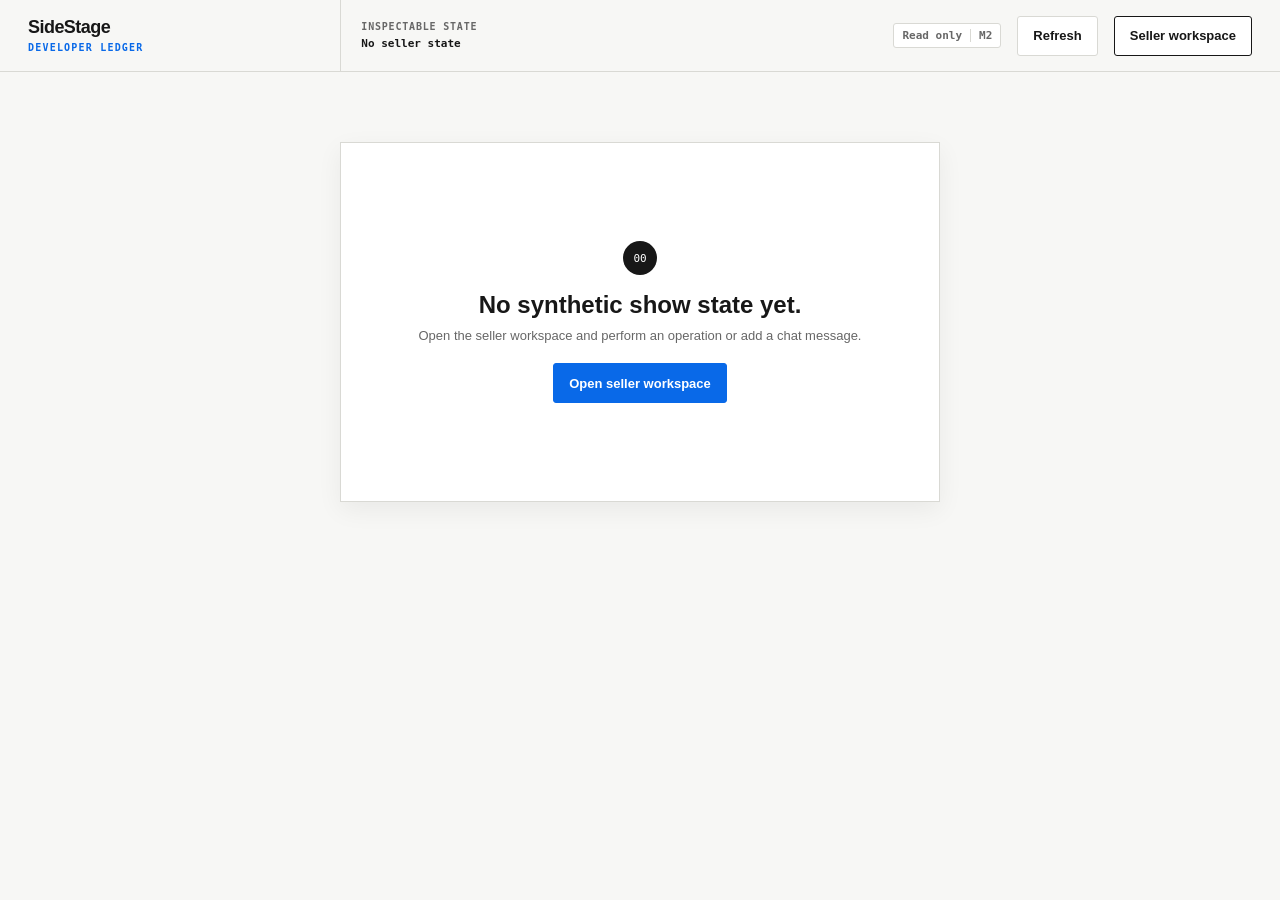
==== src/sidestage/web/static/debug.html @ e225a130 "Finish the marketplace UI design" ====
<!doctype html>
<html lang="en">
  <head>
    <meta charset="utf-8" />
    <meta name="viewport" content="width=device-width, initial-scale=1" />
    <meta name="description" content="SideStage Milestone 2 synthetic developer ledger" />
    <title>SideStage — Developer ledger</title>
    <link rel="stylesheet" href="./styles.css" />
    <script src="./debugger.js" defer></script>
  </head>
  <body class="debug-body">
    <a class="skip-link" href="#debug-main">Skip to ledger</a>
    <div class="ambient-grid" aria-hidden="true"></div>

    <header class="global-header debug-header">
      <a class="wordmark" href="./index.html" aria-label="Return to SideStage seller workspace">
        <span class="wordmark-mark" aria-hidden="true">S</span>
        <span class="wordmark-type">
          <strong>SideStage</strong>
          <small>developer ledger</small>
        </span>
      </a>

      <div class="header-readout debug-session">
        <span>Inspectable state</span>
        <strong id="debug-seller">No seller state</strong>
      </div>

      <div class="header-statuses">
        <div class="status-chip status-chip--muted"><span>Read only</span><span class="status-suffix">M2</span></div>
        <button class="button button--quiet" id="refresh-ledger" type="button">Refresh</button>
        <a class="button button--paper" href="./index.html">Seller workspace</a>
      </div>
    </header>

    <main class="debug-main" id="debug-main">
      <header class="debug-intro">
        <div>
          <p class="eyebrow">Internal evidence surface</p>
          <h1>What changed—and in what order.</h1>
          <p class="debug-lede">
            Browser-adapter projections for UI inspection only. This is not the future SQLite audit ledger or SSE trace store.
          </p>
        </div>
        <div class="debug-active-readout">
          <span>Active cue</span>
          <strong id="debug-active-sku">Stage clear</strong>
          <small id="debug-show-id">—</small>
        </div>
      </header>

      <section class="debug-stats" aria-label="Current state summary">
        <article>
          <span>Show version</span>
          <strong id="stat-show-version">0</strong>
        </article>
        <article>
          <span>Raw chat events</span>
          <strong id="stat-event-count">0</strong>
        </article>
        <article>
          <span>Listing epochs</span>
          <strong id="stat-epoch-count">0</strong>
        </article>
        <article>
          <span>Operation receipts</span>
          <strong id="stat-receipt-count">0</strong>
        </article>
      </section>

      <nav class="ledger-tabs" aria-label="Ledger sections">
        <button class="ledger-tab is-active" data-ledger-tab="events" type="button">
          Raw events <span id="tab-event-count">0</span>
        </button>
        <button class="ledger-tab" data-ledger-tab="epochs" type="button">
          Listing epochs <span id="tab-epoch-count">0</span>
        </button>
        <button class="ledger-tab" data-ledger-tab="receipts" type="button">
          Receipts <span id="tab-receipt-count">0</span>
        </button>
      </nav>

      <section class="ledger-panel is-active" id="ledger-events" data-ledger-panel="events" aria-labelledby="events-title">
        <div class="ledger-heading">
          <div>
            <p class="eyebrow">Replay projection</p>
            <h2 id="events-title">Chronological chat</h2>
          </div>
          <span>Raw text preserved</span>
        </div>
        <div class="ledger-list" id="event-ledger"></div>
      </section>

      <section class="ledger-panel" id="ledger-epochs" data-ledger-panel="epochs" aria-labelledby="epochs-title" hidden>
        <div class="ledger-heading">
          <div>
            <p class="eyebrow">Temporal state</p>
            <h2 id="epochs-title">Listing epoch history</h2>
          </div>
          <span>Append only</span>
        </div>
        <div class="epoch-timeline" id="epoch-ledger"></div>
      </section>

      <section class="ledger-panel" id="ledger-receipts" data-ledger-panel="receipts" aria-labelledby="receipts-title" hidden>
        <div class="ledger-heading">
          <div>
            <p class="eyebrow">Action audit projection</p>
            <h2 id="receipts-title">Operation receipts</h2>
          </div>
          <span>Applied · rejected · compensated</span>
        </div>
        <div class="receipt-ledger" id="receipt-ledger"></div>
      </section>
    </main>

    <div class="debug-empty" id="debug-empty" hidden>
      <span>00</span>
      <h2>No synthetic show state yet.</h2>
      <p>Open the seller workspace and perform an operation or add a chat message.</p>
      <a class="button button--signal" href="./index.html">Open seller workspace</a>
    </div>
  </body>
</html>
---- src/sidestage/web/static/styles.css ----
@layer reset, tokens, base, components, seller, debug, responsive;

@layer reset {
  *,
  *::before,
  *::after {
    box-sizing: border-box;
  }

  html {
    color-scheme: light;
    font-synthesis: none;
    text-rendering: optimizeLegibility;
  }

  body,
  h1,
  h2,
  h3,
  p {
    margin: 0;
  }

  button,
  input,
  select {
    font: inherit;
  }

  button {
    color: inherit;
  }

  svg {
    display: block;
  }
}

@layer tokens {
  :root {
    --canvas: #f7f7f5;
    --panel: #ffffff;
    --ink: #171717;
    --muted: #676767;
    --faint: #8a8a84;
    --border: #d9d9d4;
    --border-strong: #bdbdb7;
    --blue: #0969e8;
    --blue-hover: #075dcf;
    --blue-soft: #eef4ff;
    --green: #0b8f62;
    --green-soft: #edf8f3;
    --amber: #9c6100;
    --amber-soft: #fff6e7;
    --red: #b42318;
    --red-soft: #fff1ef;
    --shadow: 0 8px 24px rgba(20, 20, 20, 0.06);
    --sans: -apple-system, BlinkMacSystemFont, "Segoe UI", sans-serif;
    --mono: ui-monospace, SFMono-Regular, Menlo, Monaco, Consolas, monospace;
  }
}

@layer base {
  body {
    min-width: 320px;
    min-height: 100dvh;
    overflow-x: hidden;
    background: var(--canvas);
    color: var(--ink);
    font-family: var(--sans);
    font-size: 14px;
  }

  button,
  select,
  input,
  a {
    outline: none;
  }

  :focus-visible {
    outline: 2px solid var(--blue);
    outline-offset: 2px;
  }

  button,
  select {
    cursor: pointer;
  }

  button:disabled,
  select:disabled {
    cursor: not-allowed;
  }

  a {
    color: var(--blue);
    text-decoration: underline;
    text-underline-offset: 2px;
  }

  .skip-link {
    position: fixed;
    top: 10px;
    left: 10px;
    z-index: 100;
    padding: 9px 12px;
    translate: 0 -160%;
    border: 1px solid var(--ink);
    border-radius: 3px;
    background: var(--panel);
    color: var(--ink);
    font-weight: 700;
  }

  .skip-link:focus {
    translate: 0;
  }

  .ambient-grid,
  #product-art-template {
    display: none;
  }

  ::selection {
    background: #cfe2ff;
    color: var(--ink);
  }

  ::-webkit-scrollbar {
    width: 10px;
    height: 10px;
  }

  ::-webkit-scrollbar-track {
    background: #efefec;
  }

  ::-webkit-scrollbar-thumb {
    border: 2px solid #efefec;
    border-radius: 8px;
    background: #bdbdb7;
  }
}

@layer components {
  .global-header {
    position: relative;
    z-index: 10;
    display: grid;
    grid-template-columns: minmax(210px, 0.75fr) minmax(360px, 1.35fr) minmax(330px, 1fr);
    min-height: 72px;
    border-bottom: 1px solid var(--border);
    background: var(--canvas);
  }

  .wordmark,
  .session-identity,
  .header-statuses {
    min-width: 0;
  }

  .wordmark {
    display: flex;
    align-items: center;
    padding: 14px 28px;
    border-right: 1px solid var(--border);
    color: var(--ink);
    text-decoration: none;
  }

  .wordmark-mark {
    display: none;
  }

  .wordmark-type {
    display: flex;
    min-width: 0;
    flex-direction: column;
  }

  .wordmark-type strong {
    font-size: 18px;
    font-weight: 760;
    letter-spacing: -0.03em;
    line-height: 1.05;
  }

  .wordmark-type small {
    margin-top: 6px;
    color: var(--blue);
    font-family: var(--mono);
    font-size: 10px;
    font-weight: 750;
    letter-spacing: 0.12em;
    text-transform: uppercase;
  }

  .session-identity {
    display: grid;
    grid-template-columns: minmax(220px, 0.95fr) minmax(170px, 1fr);
  }

  .compact-field,
  .header-readout {
    display: flex;
    min-width: 0;
    flex-direction: column;
    justify-content: center;
    padding: 12px 20px;
    border-right: 1px solid var(--border);
  }

  .compact-field > span,
  .header-readout > span,
  .cue-readout > span,
  .debug-active-readout > span {
    margin-bottom: 5px;
    color: var(--muted);
    font-family: var(--mono);
    font-size: 10px;
    font-weight: 700;
    letter-spacing: 0.08em;
    text-transform: uppercase;
  }

  .compact-field select {
    width: 100%;
    min-height: 28px;
    appearance: none;
    padding: 0 28px 0 0;
    overflow: hidden;
    border: 0;
    background:
      linear-gradient(45deg, transparent 50%, var(--ink) 50%) calc(100% - 7px) 52% / 5px 5px no-repeat,
      linear-gradient(135deg, var(--ink) 50%, transparent 50%) calc(100% - 2px) 52% / 5px 5px no-repeat;
    color: var(--ink);
    font-size: 14px;
    font-weight: 700;
    text-overflow: ellipsis;
  }

  .header-readout strong {
    overflow: hidden;
    color: var(--ink);
    font-family: var(--mono);
    font-size: 11px;
    font-weight: 650;
    text-overflow: ellipsis;
    white-space: nowrap;
  }

  .header-statuses {
    display: flex;
    align-items: center;
    justify-content: flex-end;
    gap: 16px;
    padding: 12px 28px;
  }

  .status-chip {
    display: inline-flex;
    align-items: center;
    gap: 8px;
    color: var(--muted);
    font-family: var(--mono);
    font-size: 11px;
    font-weight: 650;
    white-space: nowrap;
  }

  .status-chip--live {
    color: var(--muted);
  }

  .status-chip--muted {
    padding: 5px 8px;
    border: 1px solid var(--border);
    border-radius: 3px;
    background: var(--panel);
  }

  .status-dot,
  .live-pip {
    width: 8px;
    height: 8px;
    flex: none;
    border-radius: 50%;
    background: var(--green);
  }

  .status-chip--live.is-running .status-dot {
    box-shadow: 0 0 0 3px rgba(11, 143, 98, 0.13);
  }

  .status-suffix {
    padding-left: 8px;
    border-left: 1px solid var(--border);
  }

  .icon-link {
    display: inline-flex;
    align-items: center;
    gap: 7px;
    color: var(--blue);
    font-size: 12px;
    font-weight: 650;
    text-decoration: none;
  }

  .icon-link:hover {
    text-decoration: underline;
  }

  .icon-link svg,
  .button svg,
  .send-button svg {
    width: 15px;
    fill: none;
    stroke: currentColor;
    stroke-linecap: round;
    stroke-linejoin: round;
    stroke-width: 1.7;
  }

  .surface {
    min-width: 0;
    overflow: hidden;
    border: 1px solid var(--border);
    border-radius: 0;
    background: rgba(255, 255, 255, 0.96);
    box-shadow: var(--shadow);
  }

  .surface-header {
    display: flex;
    min-height: 78px;
    align-items: flex-end;
    justify-content: space-between;
    gap: 20px;
    padding: 17px 18px;
    border-bottom: 1px solid var(--border);
  }

  .surface-header h1,
  .surface-header h2 {
    font-size: 20px;
    font-weight: 740;
    letter-spacing: -0.025em;
    line-height: 1.15;
  }

  .eyebrow {
    display: flex;
    align-items: center;
    gap: 8px;
    margin-bottom: 6px;
    color: var(--blue);
    font-family: var(--mono);
    font-size: 10px;
    font-weight: 750;
    letter-spacing: 0.11em;
    text-transform: uppercase;
  }

  .count-readout,
  .cue-readout {
    display: flex;
    flex-direction: column;
    align-items: flex-end;
  }

  .count-readout strong {
    font-size: 24px;
    font-weight: 720;
    letter-spacing: -0.04em;
    line-height: 1;
  }

  .count-readout span {
    margin-top: 5px;
    color: var(--muted);
    font-family: var(--mono);
    font-size: 9px;
    font-weight: 650;
    letter-spacing: 0.08em;
    text-transform: uppercase;
  }

  .cue-readout strong {
    max-width: 190px;
    overflow: hidden;
    color: var(--green);
    font-family: var(--mono);
    font-size: 11px;
    font-weight: 700;
    text-overflow: ellipsis;
    white-space: nowrap;
  }

  .button {
    display: inline-flex;
    min-height: 40px;
    align-items: center;
    justify-content: center;
    gap: 8px;
    padding: 0 15px;
    border: 1px solid var(--ink);
    border-radius: 3px;
    background: var(--panel);
    color: var(--ink);
    font-size: 13px;
    font-weight: 720;
    text-decoration: none;
    white-space: nowrap;
  }

  .button:hover:not(:disabled) {
    background: #f0f0ed;
  }

  .button--signal {
    border-color: var(--blue);
    background: var(--blue);
    color: #fff;
  }

  .button--signal:hover:not(:disabled) {
    border-color: var(--blue-hover);
    background: var(--blue-hover);
  }

  .button--quiet {
    border-color: var(--border);
  }

  .button--paper {
    border-color: var(--ink);
    background: var(--panel);
    color: var(--ink);
  }

  .button--undo {
    border-color: var(--blue);
    background: var(--panel);
    color: var(--blue);
  }

  .button:disabled {
    border-color: var(--border);
    background: #f4f4f1;
    color: #9c9c96;
    opacity: 1;
  }

  .section-heading {
    display: flex;
    align-items: end;
    justify-content: space-between;
    gap: 16px;
    margin-bottom: 12px;
  }

  .section-heading .eyebrow {
    margin-bottom: 4px;
  }

  .section-heading h3 {
    font-size: 16px;
    font-weight: 720;
    letter-spacing: -0.015em;
  }

  .section-note {
    color: var(--muted);
    font-family: var(--mono);
    font-size: 9px;
    font-weight: 650;
    letter-spacing: 0.06em;
    text-align: right;
    text-transform: uppercase;
  }

  .product-art {
    display: none;
  }

  .notice {
    position: fixed;
    right: 22px;
    bottom: 22px;
    z-index: 70;
    display: grid;
    width: min(390px, calc(100vw - 28px));
    grid-template-columns: 4px 1fr auto;
    gap: 13px;
    align-items: start;
    padding: 14px;
    border: 1px solid var(--border);
    border-radius: 0;
    background: var(--panel);
    box-shadow: var(--shadow);
  }

  .notice[hidden] {
    display: none;
  }

  .notice-mark {
    width: 4px;
    height: 100%;
    min-height: 40px;
    background: var(--green);
  }

  .notice.is-error .notice-mark {
    background: var(--amber);
  }

  .notice strong {
    font-size: 13px;
  }

  .notice p {
    margin-top: 4px;
    color: var(--muted);
    font-size: 12px;
    line-height: 1.45;
  }

  .notice button {
    border: 0;
    background: transparent;
    color: var(--muted);
    font-size: 18px;
  }

  .operation-dialog {
    width: min(500px, calc(100vw - 28px));
    padding: 0;
    border: 1px solid var(--border-strong);
    border-radius: 0;
    background: var(--panel);
    color: var(--ink);
    box-shadow: 0 24px 70px rgba(20, 20, 20, 0.2);
  }

  .operation-dialog::backdrop {
    background: rgba(23, 23, 23, 0.32);
  }

  .operation-dialog form {
    position: relative;
    padding: 26px;
  }

  .dialog-kicker {
    display: flex;
    gap: 8px;
    align-items: center;
    margin-bottom: 24px;
    color: var(--blue);
    font-family: var(--mono);
    font-size: 10px;
    font-weight: 700;
    letter-spacing: 0.08em;
    text-transform: uppercase;
  }

  .dialog-kicker span:first-child {
    display: grid;
    width: 23px;
    height: 23px;
    place-items: center;
    border-radius: 50%;
    background: var(--ink);
    color: white;
    letter-spacing: 0;
  }

  .dialog-close {
    position: absolute;
    top: 18px;
    right: 20px;
    border: 0;
    background: transparent;
    color: var(--muted);
    font-size: 22px;
  }

  .operation-dialog h2 {
    font-size: 26px;
    font-weight: 750;
    letter-spacing: -0.035em;
  }

  .operation-dialog > form > p:not(.dialog-error) {
    max-width: 420px;
    margin-top: 8px;
    color: var(--muted);
    font-size: 13px;
    line-height: 1.5;
  }

  .dialog-fields {
    display: grid;
    gap: 14px;
    margin-top: 22px;
  }

  .dialog-field {
    display: grid;
    gap: 7px;
  }

  .dialog-field > span {
    color: var(--muted);
    font-family: var(--mono);
    font-size: 10px;
    font-weight: 700;
    letter-spacing: 0.06em;
    text-transform: uppercase;
  }

  .dialog-field > strong {
    font-size: 14px;
  }

  .dialog-field small {
    color: var(--muted);
    font-size: 12px;
    line-height: 1.45;
  }

  .dialog-field select,
  .dialog-field input {
    width: 100%;
    min-height: 42px;
    padding: 0 10px;
    border: 1px solid var(--border);
    border-radius: 3px;
    background: var(--panel);
    color: var(--ink);
    font-family: var(--mono);
    font-size: 12px;
    font-weight: 650;
  }

  .dialog-error {
    margin-top: 14px;
    padding: 10px 12px;
    border-left: 3px solid var(--amber);
    background: var(--amber-soft);
    color: #6d4300;
    font-size: 12px;
    line-height: 1.45;
  }

  .dialog-error[hidden] {
    display: none;
  }

  .dialog-actions {
    display: flex;
    justify-content: flex-end;
    gap: 9px;
    margin-top: 24px;
    padding-top: 18px;
    border-top: 1px solid var(--border);
  }
}

@layer seller {
  .seller-body {
    display: grid;
    min-height: 100dvh;
    grid-template-rows: auto minmax(0, 1fr) auto;
  }

  .workspace {
    display: grid;
    min-height: 0;
    grid-template-columns: minmax(360px, 0.86fr) minmax(620px, 1.4fr);
    gap: 16px;
    padding: 20px 28px 14px;
  }

  .chat-surface {
    display: grid;
    min-height: 0;
    grid-template-rows: auto auto minmax(210px, 1fr) auto;
  }

  .stream-toolbar {
    display: flex;
    min-height: 60px;
    align-items: center;
    justify-content: space-between;
    gap: 14px;
    padding: 10px 14px;
    border-bottom: 1px solid var(--border);
    background: #fbfbfa;
  }

  .stream-primary-controls {
    display: flex;
    gap: 7px;
  }

  .toolbar-note {
    color: var(--muted);
    font-family: var(--mono);
    font-size: 9px;
    font-weight: 650;
    letter-spacing: 0.05em;
    text-transform: uppercase;
  }

  .chat-feed {
    min-height: 0;
    overflow-y: auto;
    overscroll-behavior: contain;
    background: var(--panel);
  }

  .feed-empty {
    display: grid;
    min-height: 100%;
    align-content: center;
    justify-items: start;
    gap: 8px;
    padding: 32px;
    color: var(--muted);
  }

  .empty-index {
    display: none;
  }

  .feed-empty strong {
    color: var(--ink);
    font-size: 15px;
  }

  .feed-empty p {
    max-width: 330px;
    font-size: 13px;
    line-height: 1.5;
  }

  .chat-item {
    display: grid;
    grid-template-columns: 38px minmax(0, 1fr) auto;
    gap: 10px;
    padding: 13px 14px;
    border-bottom: 1px solid var(--border);
  }

  .chat-item:hover {
    background: #fbfbfa;
  }

  .chat-index {
    padding-top: 2px;
    color: var(--muted);
    font-family: var(--mono);
    font-size: 10px;
  }

  .chat-body {
    min-width: 0;
  }

  .chat-meta {
    display: flex;
    align-items: center;
    gap: 7px;
    margin-bottom: 4px;
  }

  .chat-customer {
    overflow: hidden;
    color: var(--ink);
    font-size: 12px;
    font-weight: 720;
    text-overflow: ellipsis;
    white-space: nowrap;
  }

  .chat-origin,
  .ledger-badge {
    flex: none;
    padding: 2px 5px;
    border-radius: 2px;
    background: #f0f0ed;
    color: var(--muted);
    font-family: var(--mono);
    font-size: 8px;
    font-weight: 700;
    letter-spacing: 0.05em;
    text-transform: uppercase;
  }

  .chat-origin--custom {
    background: var(--green-soft);
    color: var(--green);
  }

  .chat-text {
    color: var(--ink);
    font-size: 13px;
    line-height: 1.45;
    overflow-wrap: anywhere;
  }

  .chat-binding {
    display: flex;
    flex-direction: column;
    align-items: flex-end;
    gap: 4px;
  }

  .chat-binding time,
  .chat-binding span {
    color: var(--muted);
    font-family: var(--mono);
    font-size: 9px;
    white-space: nowrap;
  }

  .chat-composer {
    padding: 13px 14px 14px;
    border-top: 1px solid var(--border);
    background: #fbfbfa;
  }

  .chat-composer > label {
    display: flex;
    align-items: baseline;
    justify-content: space-between;
    gap: 10px;
    margin-bottom: 8px;
  }

  .chat-composer label > span {
    color: var(--ink);
    font-size: 12px;
    font-weight: 700;
  }

  .chat-composer label > small {
    color: var(--muted);
    font-family: var(--mono);
    font-size: 8px;
    font-weight: 650;
    letter-spacing: 0.04em;
    text-transform: uppercase;
  }

  .composer-row {
    display: grid;
    grid-template-columns: minmax(0, 1fr) auto;
    gap: 8px;
  }

  .composer-row input {
    min-width: 0;
    min-height: 42px;
    padding: 0 11px;
    border: 1px solid var(--border);
    border-radius: 3px;
    background: var(--panel);
    color: var(--ink);
    font-size: 13px;
  }

  .composer-row input::placeholder {
    color: #969690;
  }

  .send-button {
    display: inline-flex;
    min-width: 82px;
    align-items: center;
    justify-content: center;
    gap: 8px;
    border: 1px solid var(--blue);
    border-radius: 3px;
    background: var(--blue);
    color: white;
    font-size: 13px;
    font-weight: 720;
  }

  .send-button:hover {
    border-color: var(--blue-hover);
    background: var(--blue-hover);
  }

  .show-surface {
    min-height: 0;
    overflow-y: auto;
  }

  .active-cue {
    min-height: 206px;
    padding: 18px;
    border-bottom: 1px solid var(--border);
  }

  .cue-loading {
    display: grid;
    width: 45%;
    gap: 10px;
    padding-top: 28px;
  }

  .loading-rule {
    height: 12px;
    background: #ecece8;
  }

  .loading-rule--short {
    width: 60%;
  }

  .empty-cue {
    display: grid;
    min-height: 168px;
    align-content: center;
  }

  .empty-stage-mark {
    display: none;
  }

  .empty-cue-copy {
    display: flex;
    max-width: 520px;
    flex-direction: column;
    align-items: flex-start;
  }

  .empty-cue-copy h3 {
    font-size: 28px;
    font-weight: 750;
    letter-spacing: -0.04em;
  }

  .empty-cue-copy p:not(.eyebrow) {
    margin: 9px 0 18px;
    color: var(--muted);
    font-size: 13px;
    line-height: 1.5;
  }

  .cue-card {
    display: block;
    min-height: 168px;
  }

  .cue-information {
    display: flex;
    min-width: 0;
    flex-direction: column;
  }

  .cue-topline {
    display: flex;
    align-items: center;
    justify-content: space-between;
    gap: 12px;
    margin-bottom: 13px;
  }

  .live-label {
    display: inline-flex;
    align-items: center;
    gap: 7px;
    color: var(--green);
    font-family: var(--mono);
    font-size: 10px;
    font-weight: 750;
    letter-spacing: 0.08em;
    text-transform: uppercase;
  }

  .epoch-label {
    color: var(--muted);
    font-family: var(--mono);
    font-size: 10px;
    font-weight: 650;
    text-transform: uppercase;
  }

  .cue-information h3 {
    max-width: 680px;
    font-size: 28px;
    font-weight: 750;
    letter-spacing: -0.04em;
    line-height: 1.05;
  }

  .cue-sku-line {
    display: flex;
    align-items: center;
    gap: 10px;
    margin-top: 7px;
    color: var(--muted);
    font-family: var(--mono);
    font-size: 10px;
    font-weight: 650;
  }

  .cue-condition {
    padding-left: 10px;
    border-left: 1px solid var(--border);
  }

  .cue-facts {
    display: grid;
    grid-template-columns: minmax(120px, 0.55fr) minmax(210px, 1.45fr);
    gap: 15px 20px;
    margin-top: 22px;
    padding-top: 16px;
    border-top: 1px solid var(--border);
  }

  .price-block span,
  .stock-block > span,
  .policy-line span {
    display: block;
    margin-bottom: 6px;
    color: var(--muted);
    font-family: var(--mono);
    font-size: 9px;
    font-weight: 700;
    letter-spacing: 0.07em;
    text-transform: uppercase;
  }

  .price-block strong {
    font-size: 28px;
    font-weight: 750;
    letter-spacing: -0.04em;
  }

  .variant-pills {
    display: flex;
    flex-wrap: wrap;
    gap: 5px;
  }

  .variant-pill {
    padding: 5px 7px;
    border: 1px solid var(--border);
    border-radius: 2px;
    background: #fbfbfa;
    color: var(--ink);
    font-family: var(--mono);
    font-size: 9px;
    font-weight: 650;
  }

  .variant-pill.is-empty {
    color: #969690;
    text-decoration: line-through;
  }

  .policy-line {
    grid-column: 1 / -1;
  }

  .policy-line p {
    color: var(--muted);
    font-size: 12px;
    line-height: 1.45;
  }

  .operation-section,
  .catalog-section {
    padding: 16px 18px;
    border-bottom: 1px solid var(--border);
  }

  .operation-dock {
    display: grid;
    grid-template-columns: repeat(5, minmax(96px, 1fr));
    gap: 7px;
  }

  .operation-button {
    display: flex;
    min-width: 0;
    min-height: 64px;
    flex-direction: column;
    align-items: flex-start;
    justify-content: center;
    padding: 10px 11px;
    border: 1px solid var(--border);
    border-radius: 3px;
    background: var(--panel);
    color: var(--ink);
    text-align: left;
  }

  .operation-button:hover:not(:disabled) {
    border-color: var(--blue);
    color: var(--blue);
  }

  .operation-button:disabled {
    background: #f4f4f1;
    color: #9c9c96;
  }

  .operation-index {
    display: none;
  }

  .operation-button strong {
    font-size: 12px;
  }

  .operation-button small {
    max-width: 100%;
    margin-top: 4px;
    overflow: hidden;
    color: var(--muted);
    font-size: 10px;
    text-overflow: ellipsis;
    white-space: nowrap;
  }

  .operation-button:disabled small {
    color: #9c9c96;
  }

  .operation-button--danger:hover:not(:disabled) {
    border-color: var(--red);
    color: var(--red);
  }

  .catalog-rail {
    display: grid;
    grid-template-columns: repeat(3, minmax(150px, 1fr));
    gap: 8px;
  }

  .catalog-card {
    min-width: 0;
    padding: 0;
    overflow: hidden;
    border: 1px solid var(--border);
    border-radius: 3px;
    background: var(--panel);
    color: var(--ink);
    text-align: left;
  }

  .catalog-card:hover:not(:disabled),
  .catalog-card.is-selected {
    border-color: var(--blue);
  }

  .catalog-card.is-active {
    border-color: var(--green);
    background: var(--green-soft);
  }

  .catalog-card:disabled:not(.is-active) {
    background: #f4f4f1;
    color: #9c9c96;
  }

  .catalog-card-copy {
    display: block;
    padding: 11px;
  }

  .catalog-card-title {
    display: block;
    overflow: hidden;
    font-size: 12px;
    font-weight: 720;
    text-overflow: ellipsis;
    white-space: nowrap;
  }

  .catalog-card-meta {
    display: flex;
    justify-content: space-between;
    gap: 8px;
    margin-top: 6px;
    color: var(--muted);
    font-family: var(--mono);
    font-size: 9px;
  }

  .catalog-card-status {
    display: inline-block;
    margin-top: 9px;
    padding: 3px 5px;
    border-radius: 2px;
    background: #f0f0ed;
    color: var(--muted);
    font-family: var(--mono);
    font-size: 8px;
    font-weight: 700;
    letter-spacing: 0.05em;
    text-transform: uppercase;
  }

  .catalog-card.is-active .catalog-card-status {
    background: #dff2e9;
    color: var(--green);
  }

  .catalog-card.is-selected .catalog-card-status {
    background: var(--blue-soft);
    color: var(--blue);
  }

  .undo-bar {
    display: flex;
    align-items: center;
    justify-content: space-between;
    gap: 14px;
    margin: 14px 18px;
    padding: 12px 14px;
    border-left: 3px solid var(--blue);
    background: var(--blue-soft);
  }

  .undo-bar[hidden] {
    display: none;
  }

  .undo-label {
    display: block;
    margin-bottom: 4px;
    color: var(--blue);
    font-family: var(--mono);
    font-size: 9px;
    font-weight: 700;
    letter-spacing: 0.06em;
    text-transform: uppercase;
  }

  .undo-bar strong {
    font-size: 12px;
  }

  .workspace-footer {
    display: flex;
    min-height: 36px;
    align-items: center;
    justify-content: space-between;
    padding: 4px 28px 12px;
    color: var(--muted);
    font-family: var(--mono);
    font-size: 9px;
    font-weight: 650;
    letter-spacing: 0.04em;
    text-transform: uppercase;
  }

  .workspace-footer p span {
    color: var(--ink);
  }

  .text-button {
    border: 0;
    background: transparent;
    color: var(--blue);
    font-family: var(--mono);
    font-size: 9px;
    font-weight: 700;
    text-decoration: underline;
    text-underline-offset: 2px;
    text-transform: uppercase;
  }
}

@layer debug {
  .debug-body {
    padding-bottom: 60px;
  }

  .debug-header {
    grid-template-columns: minmax(240px, 0.8fr) minmax(280px, 1fr) minmax(380px, 1.2fr);
  }

  .debug-session {
    border-right: 0;
  }

  .debug-main {
    width: min(1400px, calc(100% - 56px));
    margin: 0 auto;
    padding-top: 36px;
  }

  .debug-intro {
    display: flex;
    align-items: end;
    justify-content: space-between;
    gap: 30px;
    padding: 0 0 28px;
    border-bottom: 1px solid var(--border);
  }

  .debug-intro h1 {
    max-width: 760px;
    font-size: clamp(36px, 4.2vw, 58px);
    font-weight: 760;
    letter-spacing: -0.05em;
    line-height: 0.98;
  }

  .debug-lede {
    max-width: 700px;
    margin-top: 15px;
    color: var(--muted);
    font-size: 14px;
    line-height: 1.5;
  }

  .debug-active-readout {
    display: flex;
    min-width: 230px;
    flex-direction: column;
    align-items: flex-end;
    padding-bottom: 4px;
  }

  .debug-active-readout strong {
    color: var(--green);
    font-family: var(--mono);
    font-size: 12px;
  }

  .debug-active-readout small {
    margin-top: 6px;
    color: var(--muted);
    font-family: var(--mono);
    font-size: 10px;
  }

  .debug-stats {
    display: grid;
    grid-template-columns: repeat(4, 1fr);
    border-bottom: 1px solid var(--border);
  }

  .debug-stats article {
    display: flex;
    min-height: 102px;
    flex-direction: column;
    justify-content: space-between;
    padding: 18px 14px;
    border-right: 1px solid var(--border);
  }

  .debug-stats article:last-child {
    border-right: 0;
  }

  .debug-stats span {
    color: var(--muted);
    font-family: var(--mono);
    font-size: 9px;
    font-weight: 700;
    letter-spacing: 0.07em;
    text-transform: uppercase;
  }

  .debug-stats strong {
    font-size: 30px;
    font-weight: 740;
    letter-spacing: -0.04em;
  }

  .ledger-tabs {
    display: flex;
    gap: 7px;
    padding: 20px 0 13px;
  }

  .ledger-tab {
    display: inline-flex;
    min-height: 38px;
    align-items: center;
    gap: 9px;
    padding: 0 12px;
    border: 1px solid var(--border);
    border-radius: 3px;
    background: var(--panel);
    color: var(--muted);
    font-size: 12px;
    font-weight: 700;
  }

  .ledger-tab span {
    display: grid;
    min-width: 18px;
    height: 18px;
    place-items: center;
    border-radius: 50%;
    background: #efefec;
    color: var(--ink);
    font-family: var(--mono);
    font-size: 8px;
  }

  .ledger-tab.is-active {
    border-color: var(--blue);
    background: var(--blue);
    color: white;
  }

  .ledger-tab.is-active span {
    background: white;
    color: var(--blue);
  }

  .ledger-panel {
    overflow: hidden;
    border: 1px solid var(--border);
    border-radius: 0;
    background: var(--panel);
    box-shadow: var(--shadow);
  }

  .ledger-panel[hidden] {
    display: none;
  }

  .ledger-heading {
    display: flex;
    align-items: end;
    justify-content: space-between;
    gap: 20px;
    padding: 17px 18px;
    border-bottom: 1px solid var(--border);
  }

  .ledger-heading h2 {
    font-size: 18px;
    font-weight: 730;
  }

  .ledger-heading > span {
    color: var(--muted);
    font-family: var(--mono);
    font-size: 9px;
    font-weight: 650;
    letter-spacing: 0.06em;
    text-transform: uppercase;
  }

  .ledger-empty {
    padding: 50px 20px;
    color: var(--muted);
    font-size: 14px;
    text-align: center;
  }

  .event-row {
    display: grid;
    grid-template-columns: 58px 170px minmax(220px, 1fr) 150px 120px;
    gap: 12px;
    align-items: start;
    padding: 14px 18px;
    border-bottom: 1px solid var(--border);
    font-size: 12px;
  }

  .event-row:last-child,
  .epoch-row:last-child,
  .receipt-row:last-child {
    border-bottom: 0;
  }

  .event-row code,
  .epoch-row code,
  .receipt-row code {
    color: var(--muted);
    font-family: var(--mono);
    font-size: 10px;
  }

  .event-row strong {
    color: var(--ink);
    font-size: 12px;
  }

  .event-raw {
    color: var(--ink);
    line-height: 1.45;
  }

  .epoch-row {
    position: relative;
    display: grid;
    grid-template-columns: 72px minmax(210px, 1.2fr) minmax(200px, 1fr) minmax(200px, 1fr);
    gap: 18px;
    padding: 17px 18px 17px 42px;
    border-bottom: 1px solid var(--border);
  }

  .epoch-row::before {
    position: absolute;
    top: 23px;
    left: 20px;
    width: 8px;
    height: 8px;
    border-radius: 50%;
    background: var(--muted);
    content: "";
  }

  .epoch-row.is-open::before {
    background: var(--green);
  }

  .epoch-row strong,
  .receipt-row strong {
    display: block;
    margin-top: 5px;
    font-size: 12px;
  }

  .epoch-cell span,
  .receipt-cell span {
    color: var(--muted);
    font-family: var(--mono);
    font-size: 9px;
    font-weight: 700;
    letter-spacing: 0.06em;
    text-transform: uppercase;
  }

  .receipt-row {
    display: grid;
    grid-template-columns: 55px minmax(150px, 0.8fr) minmax(180px, 1fr) minmax(170px, 0.8fr) 120px;
    gap: 15px;
    align-items: start;
    padding: 15px 18px;
    border-bottom: 1px solid var(--border);
  }

  .receipt-status {
    display: inline-block;
    width: fit-content;
    margin-top: 6px;
    padding: 3px 6px;
    border-radius: 2px;
    background: var(--green-soft);
    color: var(--green);
    font-family: var(--mono);
    font-size: 8px;
    font-weight: 700;
    letter-spacing: 0.05em;
    text-transform: uppercase;
  }

  .receipt-status--rejected {
    background: var(--amber-soft);
    color: var(--amber);
  }

  .receipt-details {
    grid-column: 2 / -1;
  }

  .receipt-details summary {
    width: fit-content;
    cursor: pointer;
    color: var(--blue);
    font-family: var(--mono);
    font-size: 9px;
    font-weight: 700;
    text-transform: uppercase;
  }

  .receipt-details pre {
    margin: 12px 0 0;
    padding: 14px;
    overflow-x: auto;
    border: 1px solid var(--border);
    background: #f4f4f1;
    color: var(--ink);
    font-family: var(--mono);
    font-size: 10px;
    line-height: 1.55;
  }

  .debug-empty {
    display: grid;
    width: min(600px, calc(100% - 30px));
    min-height: 360px;
    margin: 70px auto;
    place-items: center;
    align-content: center;
    padding: 40px;
    border: 1px solid var(--border);
    background: var(--panel);
    box-shadow: var(--shadow);
    text-align: center;
  }

  .debug-empty[hidden] {
    display: none;
  }

  .debug-empty > span {
    display: grid;
    width: 34px;
    height: 34px;
    place-items: center;
    border-radius: 50%;
    background: var(--ink);
    color: white;
    font-family: var(--mono);
    font-size: 11px;
  }

  .debug-empty h2 {
    margin-top: 16px;
    font-size: 24px;
    font-weight: 740;
  }

  .debug-empty p {
    margin: 9px 0 20px;
    color: var(--muted);
    font-size: 13px;
  }
}

@layer responsive {
  @media (max-width: 1180px) {
    .global-header {
      grid-template-columns: 220px minmax(350px, 1fr) auto;
    }

    .status-chip--muted {
      display: none;
    }

    .workspace {
      grid-template-columns: minmax(340px, 0.78fr) minmax(560px, 1.22fr);
      padding-inline: 18px;
    }

    .operation-dock {
      grid-template-columns: repeat(3, 1fr);
    }
  }

  @media (max-width: 940px) {
    .seller-body {
      display: block;
    }

    .global-header {
      position: sticky;
      top: 0;
      grid-template-columns: 210px 1fr auto;
    }

    .session-identity {
      grid-template-columns: 1fr;
    }

    .header-readout,
    .status-chip {
      display: none;
    }

    .workspace {
      grid-template-columns: 1fr;
    }

    .chat-surface {
      min-height: 620px;
    }

    .show-surface {
      overflow: hidden;
    }

    .debug-header {
      grid-template-columns: 220px 1fr;
    }

    .debug-session {
      display: none;
    }

    .debug-main {
      padding-top: 28px;
    }

    .event-row {
      grid-template-columns: 48px 130px minmax(200px, 1fr) 110px;
    }

    .event-row > :last-child {
      display: none;
    }
  }

  @media (max-width: 680px) {
    .global-header {
      grid-template-columns: 1fr auto;
      min-height: 62px;
    }

    .wordmark {
      padding: 11px 16px;
      border-right: 0;
    }

    .session-identity {
      grid-column: 1 / -1;
      grid-row: 2;
      border-top: 1px solid var(--border);
    }

    .compact-field {
      min-height: 52px;
      border-right: 0;
      padding-inline: 16px;
    }

    .header-statuses {
      padding: 9px 16px;
    }

    .icon-link span {
      display: none;
    }

    .workspace {
      gap: 10px;
      padding: 10px;
    }

    .surface-header {
      padding-inline: 15px;
    }

    .stream-toolbar {
      align-items: flex-start;
      flex-direction: column;
    }

    .stream-primary-controls {
      width: 100%;
    }

    .stream-primary-controls .button {
      flex: 1;
      padding-inline: 8px;
    }

    .toolbar-note {
      display: none;
    }

    .chat-item {
      grid-template-columns: 31px 1fr;
    }

    .chat-binding {
      grid-column: 2;
      align-items: flex-start;
      flex-direction: row;
    }

    .chat-composer > label small {
      display: none;
    }

    .cue-facts {
      grid-template-columns: 1fr;
    }

    .policy-line {
      grid-column: 1;
    }

    .operation-dock {
      grid-template-columns: repeat(2, 1fr);
    }

    .operation-button:last-child {
      grid-column: 1 / -1;
    }

    .catalog-rail {
      grid-template-columns: repeat(2, minmax(145px, 1fr));
    }

    .section-note {
      display: none;
    }

    .workspace-footer {
      align-items: flex-start;
      flex-direction: column;
      gap: 8px;
      padding: 8px 14px 18px;
    }

    .notice {
      right: 14px;
      bottom: 14px;
    }

    .debug-header {
      grid-template-columns: 1fr auto;
    }

    .debug-header .button--quiet,
    .debug-header .status-chip {
      display: none;
    }

    .debug-main {
      width: calc(100% - 20px);
      padding-top: 22px;
    }

    .debug-intro {
      align-items: flex-start;
      flex-direction: column;
    }

    .debug-active-readout {
      align-items: flex-start;
    }

    .debug-stats {
      grid-template-columns: repeat(2, 1fr);
    }

    .debug-stats article:nth-child(2) {
      border-right: 0;
    }

    .debug-stats article:nth-child(-n + 2) {
      border-bottom: 1px solid var(--border);
    }

    .ledger-tabs {
      overflow-x: auto;
    }

    .ledger-tab {
      flex: none;
    }

    .event-row,
    .epoch-row,
    .receipt-row {
      grid-template-columns: 1fr;
      gap: 8px;
      padding: 14px;
    }

    .event-row > :last-child {
      display: block;
    }

    .epoch-row {
      padding-left: 38px;
    }

    .receipt-details {
      grid-column: 1;
    }
  }

  @media (prefers-reduced-motion: reduce) {
    *,
    *::before,
    *::after {
      scroll-behavior: auto !important;
      animation-duration: 0.01ms !important;
      animation-iteration-count: 1 !important;
      transition-duration: 0.01ms !important;
    }
  }
}
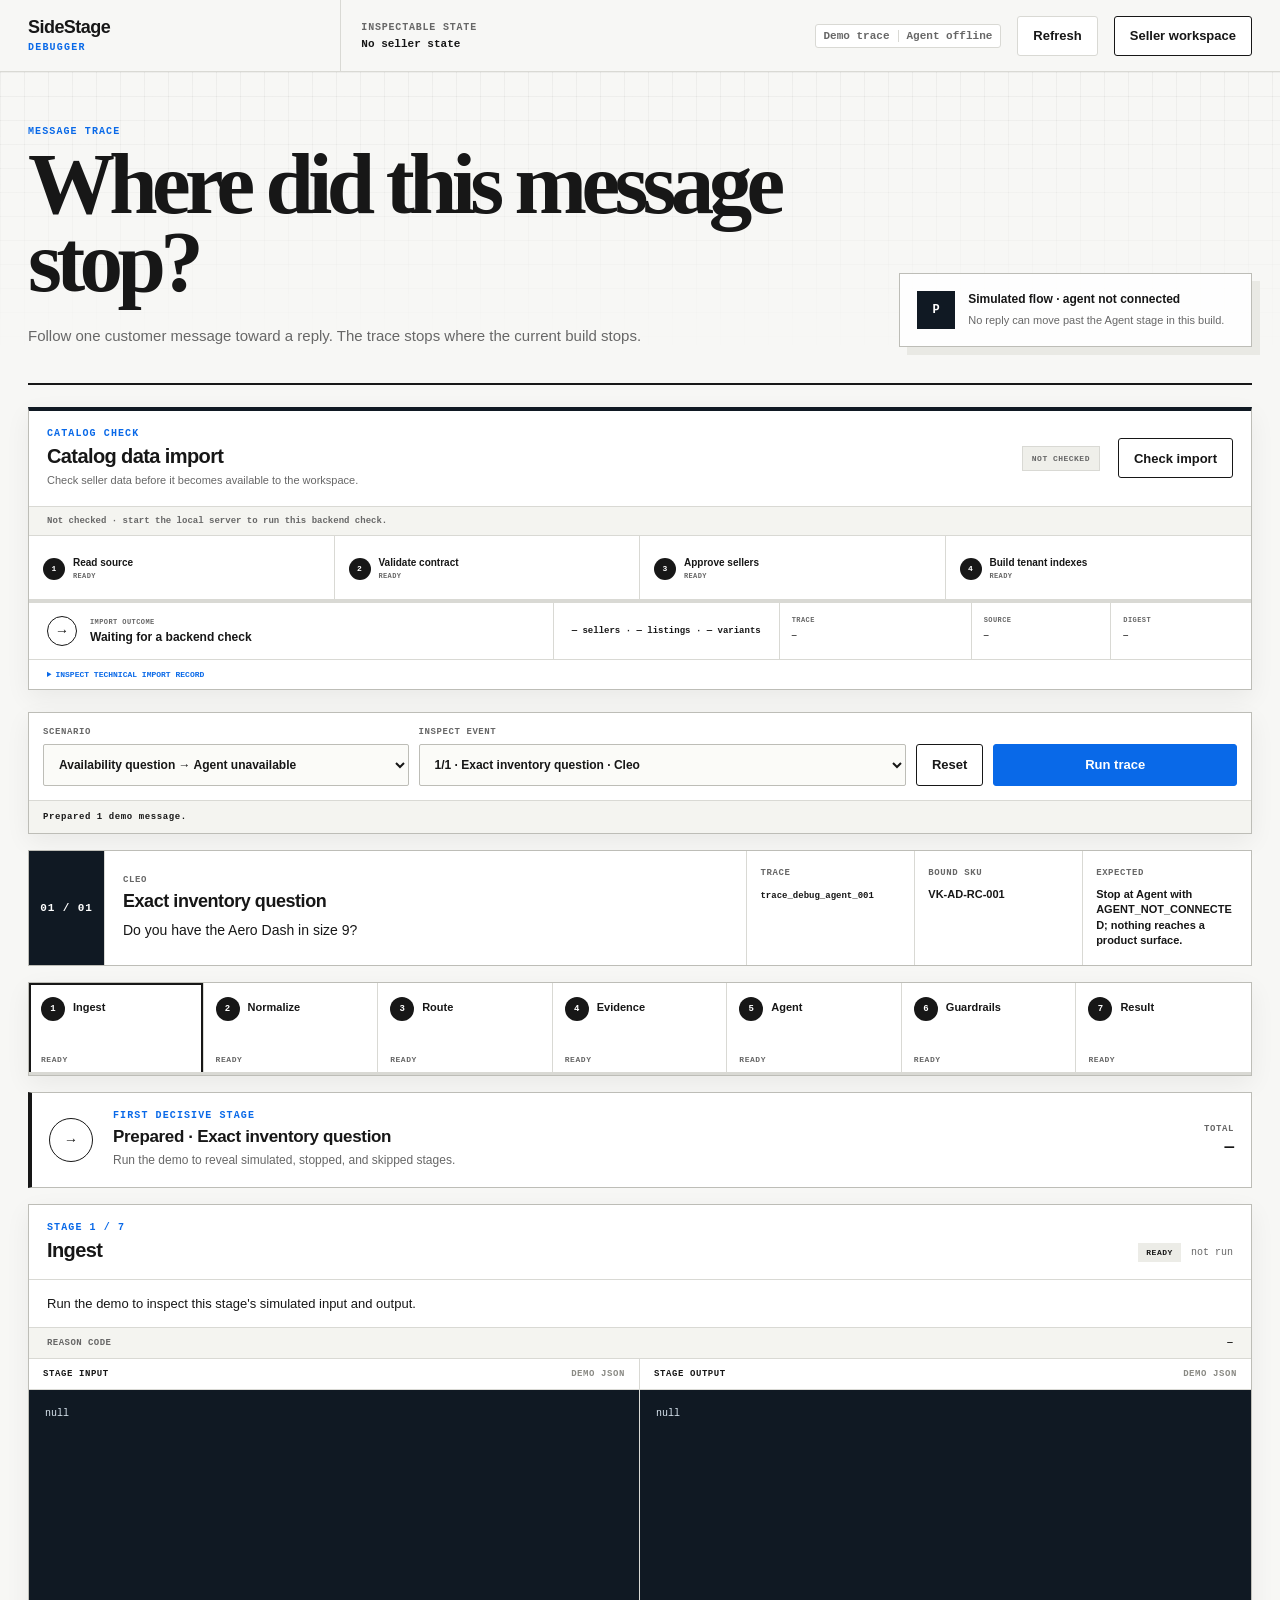
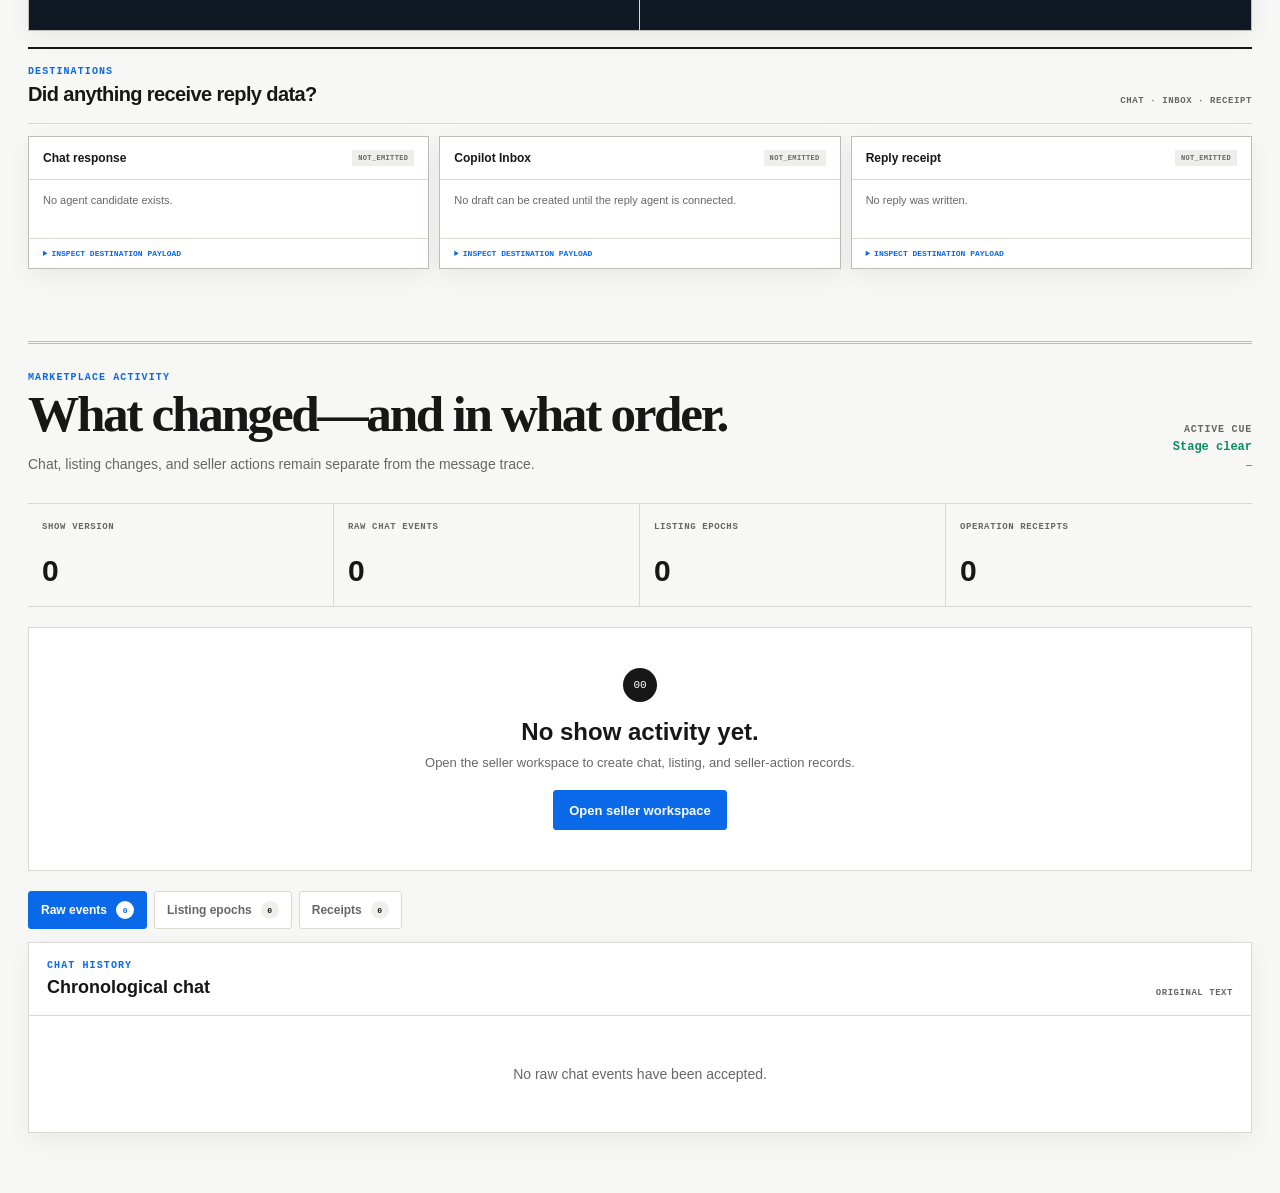
==== commit 693d86a5: "M2.debugger: add marketplace projection, import diagnostics, and reply trace UI" ====
--- a/src/sidestage/web/static/debug.html
+++ b/src/sidestage/web/static/debug.html
@@ -3,13 +3,14 @@
   <head>
     <meta charset="utf-8" />
     <meta name="viewport" content="width=device-width, initial-scale=1" />
-    <meta name="description" content="SideStage Milestone 2 synthetic developer ledger" />
-    <title>SideStage — Developer ledger</title>
+    <meta name="description" content="SideStage message and catalog debugger" />
+    <title>SideStage — Debugger</title>
     <link rel="stylesheet" href="./styles.css" />
+    <link rel="stylesheet" href="./trace.css" />
     <script src="./debugger.js" defer></script>
   </head>
   <body class="debug-body">
-    <a class="skip-link" href="#debug-main">Skip to ledger</a>
+    <a class="skip-link" href="#trace-main">Skip to message trace</a>
     <div class="ambient-grid" aria-hidden="true"></div>
 
     <header class="global-header debug-header">
@@ -17,7 +18,7 @@
         <span class="wordmark-mark" aria-hidden="true">S</span>
         <span class="wordmark-type">
           <strong>SideStage</strong>
-          <small>developer ledger</small>
+          <small>debugger</small>
         </span>
       </a>
 
@@ -27,98 +28,220 @@
       </div>
 
       <div class="header-statuses">
-        <div class="status-chip status-chip--muted"><span>Read only</span><span class="status-suffix">M2</span></div>
+        <div class="status-chip status-chip--muted">
+          <span>Demo trace</span><span class="status-suffix">Agent offline</span>
+        </div>
         <button class="button button--quiet" id="refresh-ledger" type="button">Refresh</button>
         <a class="button button--paper" href="./index.html">Seller workspace</a>
       </div>
     </header>
 
-    <main class="debug-main" id="debug-main">
-      <header class="debug-intro">
+    <main class="debug-main trace-main" id="trace-main">
+      <section class="trace-hero" aria-labelledby="trace-title">
+        <div class="trace-hero-copy">
+          <p class="eyebrow">Message trace</p>
+          <h1 id="trace-title">Where did this message stop?</h1>
+          <p class="trace-lede">
+            Follow one customer message toward a reply. The trace stops where the current build stops.
+          </p>
+        </div>
+        <div class="trace-disclosure">
+          <span class="trace-disclosure-mark" aria-hidden="true">P</span>
+          <div>
+            <strong>Simulated flow · agent not connected</strong>
+            <small>No reply can move past the Agent stage in this build.</small>
+          </div>
+        </div>
+      </section>
+
+      <section class="import-trace" id="import-trace-panel" aria-labelledby="import-trace-title">
+        <header class="import-trace-header">
+          <div>
+            <p class="eyebrow">Catalog check</p>
+            <h2 id="import-trace-title">Catalog data import</h2>
+            <p>Check seller data before it becomes available to the workspace.</p>
+          </div>
+          <span class="import-runtime-badge" id="import-trace-runtime">NOT CHECKED</span>
+          <button class="button button--paper" id="run-import-trace" type="button">Check import</button>
+        </header>
+
+        <div class="import-trace-status" id="import-trace-status" role="status" aria-live="polite">
+          Not checked · start the local server to run this backend check.
+        </div>
+
+        <div class="import-stage-rail" id="import-stage-rail" aria-label="Catalog import stages"></div>
+
+        <div class="import-trace-result">
+          <div class="import-trace-diagnosis" id="import-trace-diagnosis">
+            <span class="import-trace-mark" aria-hidden="true">→</span>
+            <div>
+              <span>Import outcome</span>
+              <strong>Waiting for a backend check</strong>
+            </div>
+          </div>
+          <div class="import-trace-counts" id="import-trace-counts">— sellers · — listings · — variants</div>
+          <dl class="import-trace-meta">
+            <div><dt>Trace</dt><dd id="import-trace-id">—</dd></div>
+            <div><dt>Source</dt><dd id="import-trace-source">—</dd></div>
+            <div><dt>Digest</dt><dd id="import-trace-digest">—</dd></div>
+          </dl>
+        </div>
+
+        <details class="import-trace-payload">
+          <summary id="import-trace-payload-disclosure">Inspect technical import record</summary>
+          <pre id="import-trace-payload">null</pre>
+        </details>
+      </section>
+
+      <section class="trace-console" aria-label="Trace scenario controls">
+        <div class="trace-controls">
+          <label>
+            <span>Scenario</span>
+            <select id="trace-scenario" disabled>
+              <option>Loading trace fixtures…</option>
+            </select>
+          </label>
+          <label>
+            <span>Inspect event</span>
+            <select id="trace-event" disabled>
+              <option>Waiting for scenario</option>
+            </select>
+          </label>
+          <button class="button button--paper" id="reset-trace" type="button" disabled>Reset</button>
+          <button class="button button--signal trace-run" id="run-trace" type="button" disabled>
+            Run trace
+          </button>
+        </div>
+        <div class="trace-control-status" id="trace-status" role="status" aria-live="polite">
+          Loading demo messages…
+        </div>
+      </section>
+
+      <section class="trace-event-card" aria-labelledby="trace-event-title">
+        <div class="trace-event-index" id="trace-event-index">—</div>
+        <div class="trace-event-question">
+          <span id="trace-event-customer">Customer</span>
+          <h2 id="trace-event-title">Select a trace event</h2>
+          <p id="trace-event-text">The raw buyer message will appear here.</p>
+        </div>
+        <dl class="trace-event-meta" id="trace-event-meta">
+          <div><dt>Trace</dt><dd>—</dd></div>
+          <div><dt>Bound SKU</dt><dd>—</dd></div>
+          <div><dt>Expected</dt><dd>—</dd></div>
+        </dl>
+      </section>
+
+      <nav class="trace-stage-rail" id="trace-stage-rail" aria-label="Reply pipeline stages"></nav>
+
+      <section class="trace-diagnosis is-loading" id="trace-diagnosis" aria-live="polite">
+        <span class="trace-diagnosis-icon" id="trace-diagnosis-icon" aria-hidden="true">···</span>
         <div>
-          <p class="eyebrow">Internal evidence surface</p>
-          <h1>What changed—and in what order.</h1>
-          <p class="debug-lede">
-            Browser-adapter projections for UI inspection only. This is not the future SQLite audit ledger or SSE trace store.
-          </p>
-        </div>
-        <div class="debug-active-readout">
-          <span>Active cue</span>
-          <strong id="debug-active-sku">Stage clear</strong>
-          <small id="debug-show-id">—</small>
-        </div>
-      </header>
-
-      <section class="debug-stats" aria-label="Current state summary">
-        <article>
-          <span>Show version</span>
-          <strong id="stat-show-version">0</strong>
-        </article>
-        <article>
-          <span>Raw chat events</span>
-          <strong id="stat-event-count">0</strong>
-        </article>
-        <article>
-          <span>Listing epochs</span>
-          <strong id="stat-epoch-count">0</strong>
-        </article>
-        <article>
-          <span>Operation receipts</span>
-          <strong id="stat-receipt-count">0</strong>
-        </article>
-      </section>
-
-      <nav class="ledger-tabs" aria-label="Ledger sections">
-        <button class="ledger-tab is-active" data-ledger-tab="events" type="button">
-          Raw events <span id="tab-event-count">0</span>
-        </button>
-        <button class="ledger-tab" data-ledger-tab="epochs" type="button">
-          Listing epochs <span id="tab-epoch-count">0</span>
-        </button>
-        <button class="ledger-tab" data-ledger-tab="receipts" type="button">
-          Receipts <span id="tab-receipt-count">0</span>
-        </button>
-      </nav>
-
-      <section class="ledger-panel is-active" id="ledger-events" data-ledger-panel="events" aria-labelledby="events-title">
-        <div class="ledger-heading">
-          <div>
-            <p class="eyebrow">Replay projection</p>
-            <h2 id="events-title">Chronological chat</h2>
-          </div>
-          <span>Raw text preserved</span>
-        </div>
-        <div class="ledger-list" id="event-ledger"></div>
-      </section>
-
-      <section class="ledger-panel" id="ledger-epochs" data-ledger-panel="epochs" aria-labelledby="epochs-title" hidden>
-        <div class="ledger-heading">
-          <div>
-            <p class="eyebrow">Temporal state</p>
-            <h2 id="epochs-title">Listing epoch history</h2>
-          </div>
-          <span>Append only</span>
-        </div>
-        <div class="epoch-timeline" id="epoch-ledger"></div>
-      </section>
-
-      <section class="ledger-panel" id="ledger-receipts" data-ledger-panel="receipts" aria-labelledby="receipts-title" hidden>
-        <div class="ledger-heading">
-          <div>
-            <p class="eyebrow">Action audit projection</p>
-            <h2 id="receipts-title">Operation receipts</h2>
-          </div>
-          <span>Applied · rejected · compensated</span>
-        </div>
-        <div class="receipt-ledger" id="receipt-ledger"></div>
+          <p class="eyebrow">First decisive stage</p>
+          <h2 id="trace-diagnosis-title">Trace fixture loading</h2>
+          <p id="trace-diagnosis-message">The diagnostic summary will identify where processing stopped.</p>
+        </div>
+        <div class="trace-diagnosis-time">
+          <span>Total</span>
+          <strong id="trace-total-duration">—</strong>
+        </div>
+      </section>
+
+      <section class="trace-inspector" aria-labelledby="trace-stage-title">
+        <header class="trace-inspector-header">
+          <div>
+            <p class="eyebrow" id="trace-stage-kicker">Select a stage</p>
+            <h2 id="trace-stage-title">Stage detail</h2>
+          </div>
+          <div class="trace-stage-facts">
+            <span id="trace-stage-state">WAITING</span>
+            <code id="trace-stage-duration">—</code>
+          </div>
+        </header>
+        <p class="trace-stage-summary" id="trace-stage-summary">Choose a stage to inspect the simulated input and output.</p>
+        <div class="trace-stage-reason-row">
+          <span>Reason code</span>
+          <code id="trace-stage-reason">—</code>
+        </div>
+        <div class="trace-payload-grid">
+          <article>
+            <header><span>Stage input</span><small>Demo JSON</small></header>
+            <pre id="trace-stage-input">null</pre>
+          </article>
+          <article>
+            <header><span>Stage output</span><small>Demo JSON</small></header>
+            <pre id="trace-stage-output">null</pre>
+          </article>
+        </div>
+      </section>
+
+      <section class="trace-destinations" aria-labelledby="trace-destinations-title">
+        <header class="trace-section-heading">
+          <div>
+            <p class="eyebrow">Destinations</p>
+            <h2 id="trace-destinations-title">Did anything receive reply data?</h2>
+          </div>
+          <span>Chat · Inbox · Receipt</span>
+        </header>
+        <div class="trace-destination-grid" id="trace-destination-grid"></div>
+      </section>
+
+      <section class="market-ledger-shell" aria-labelledby="market-ledger-title">
+        <header class="debug-intro market-ledger-intro">
+          <div>
+            <p class="eyebrow">Marketplace activity</p>
+            <h2 id="market-ledger-title">What changed—and in what order.</h2>
+            <p class="debug-lede">
+              Chat, listing changes, and seller actions remain separate from the message trace.
+            </p>
+          </div>
+          <div class="debug-active-readout">
+            <span>Active cue</span>
+            <strong id="debug-active-sku">Stage clear</strong>
+            <small id="debug-show-id">—</small>
+          </div>
+        </header>
+
+        <section class="debug-stats" aria-label="Current marketplace state summary">
+          <article><span>Show version</span><strong id="stat-show-version">0</strong></article>
+          <article><span>Raw chat events</span><strong id="stat-event-count">0</strong></article>
+          <article><span>Listing epochs</span><strong id="stat-epoch-count">0</strong></article>
+          <article><span>Operation receipts</span><strong id="stat-receipt-count">0</strong></article>
+        </section>
+
+        <div class="debug-empty debug-empty--inline" id="debug-empty" hidden>
+          <span>00</span>
+          <h2>No show activity yet.</h2>
+          <p>Open the seller workspace to create chat, listing, and seller-action records.</p>
+          <a class="button button--signal" href="./index.html">Open seller workspace</a>
+        </div>
+
+        <nav class="ledger-tabs" aria-label="Marketplace ledger sections">
+          <button class="ledger-tab is-active" data-ledger-tab="events" type="button">
+            Raw events <span id="tab-event-count">0</span>
+          </button>
+          <button class="ledger-tab" data-ledger-tab="epochs" type="button">
+            Listing epochs <span id="tab-epoch-count">0</span>
+          </button>
+          <button class="ledger-tab" data-ledger-tab="receipts" type="button">
+            Receipts <span id="tab-receipt-count">0</span>
+          </button>
+        </nav>
+
+        <section class="ledger-panel is-active" id="ledger-events" data-ledger-panel="events" aria-labelledby="events-title">
+          <div class="ledger-heading"><div><p class="eyebrow">Chat history</p><h2 id="events-title">Chronological chat</h2></div><span>Original text</span></div>
+          <div class="ledger-list" id="event-ledger"></div>
+        </section>
+
+        <section class="ledger-panel" id="ledger-epochs" data-ledger-panel="epochs" aria-labelledby="epochs-title" hidden>
+          <div class="ledger-heading"><div><p class="eyebrow">Temporal state</p><h2 id="epochs-title">Listing epoch history</h2></div><span>Append only</span></div>
+          <div class="epoch-timeline" id="epoch-ledger"></div>
+        </section>
+
+        <section class="ledger-panel" id="ledger-receipts" data-ledger-panel="receipts" aria-labelledby="receipts-title" hidden>
+          <div class="ledger-heading"><div><p class="eyebrow">Action audit projection</p><h2 id="receipts-title">Operation receipts</h2></div><span>Applied · rejected · compensated</span></div>
+          <div class="receipt-ledger" id="receipt-ledger"></div>
+        </section>
       </section>
     </main>
-
-    <div class="debug-empty" id="debug-empty" hidden>
-      <span>00</span>
-      <h2>No synthetic show state yet.</h2>
-      <p>Open the seller workspace and perform an operation or add a chat message.</p>
-      <a class="button button--signal" href="./index.html">Open seller workspace</a>
-    </div>
   </body>
 </html>
--- a/src/sidestage/web/static/trace.css
+++ b/src/sidestage/web/static/trace.css
@@ -0,0 +1,1025 @@
+:root {
+  --trace-navy: #101923;
+  --trace-paper: #fbfbf8;
+  --trace-grid: rgba(23, 23, 23, 0.045);
+  --trace-cyan: #0c7c86;
+  --trace-cyan-soft: #eaf7f7;
+}
+
+.trace-main {
+  padding-top: 0;
+}
+
+.trace-hero {
+  position: relative;
+  display: grid;
+  grid-template-columns: minmax(0, 1.4fr) minmax(320px, 0.6fr);
+  gap: 48px;
+  align-items: end;
+  padding: 54px 0 36px;
+  border-bottom: 2px solid var(--ink);
+}
+
+.trace-hero::before {
+  position: absolute;
+  inset: 0 calc(50% - 50vw);
+  z-index: -1;
+  background:
+    linear-gradient(90deg, var(--trace-grid) 1px, transparent 1px) 0 0 / 24px 24px,
+    linear-gradient(var(--trace-grid) 1px, transparent 1px) 0 0 / 24px 24px;
+  content: "";
+  mask-image: linear-gradient(to bottom, black, transparent 92%);
+}
+
+.trace-hero h1 {
+  max-width: 820px;
+  margin-top: 8px;
+  font-family: Charter, "Iowan Old Style", Georgia, serif;
+  font-size: clamp(48px, 6.8vw, 94px);
+  font-weight: 600;
+  letter-spacing: -0.065em;
+  line-height: 0.9;
+}
+
+.trace-lede {
+  max-width: 720px;
+  margin-top: 22px;
+  color: var(--muted);
+  font-size: 15px;
+  line-height: 1.55;
+}
+
+.trace-disclosure {
+  display: grid;
+  grid-template-columns: 38px 1fr;
+  gap: 13px;
+  align-items: start;
+  padding: 17px;
+  border: 1px solid var(--border-strong);
+  background: rgba(255, 255, 255, 0.88);
+  box-shadow: 8px 8px 0 #e9e9e4;
+}
+
+.trace-disclosure-mark {
+  display: grid;
+  width: 38px;
+  height: 38px;
+  place-items: center;
+  background: var(--trace-navy);
+  color: white;
+  font-family: var(--mono);
+  font-size: 12px;
+  font-weight: 800;
+}
+
+.trace-disclosure strong,
+.trace-disclosure small {
+  display: block;
+}
+
+.trace-disclosure strong {
+  font-size: 12px;
+  line-height: 1.35;
+}
+
+.trace-disclosure small {
+  margin-top: 6px;
+  color: var(--muted);
+  font-size: 11px;
+  line-height: 1.45;
+}
+
+.import-trace {
+  margin-top: 22px;
+  border: 1px solid var(--border-strong);
+  border-top: 4px solid var(--trace-navy);
+  background: var(--panel);
+  box-shadow: var(--shadow);
+}
+
+.import-trace-header {
+  display: grid;
+  grid-template-columns: minmax(0, 1fr) auto auto;
+  gap: 18px;
+  align-items: center;
+  padding: 17px 18px;
+}
+
+.import-trace-header h2 {
+  margin-top: 4px;
+  font-size: 20px;
+  letter-spacing: -0.03em;
+}
+
+.import-trace-header p:not(.eyebrow) {
+  max-width: 720px;
+  margin-top: 5px;
+  color: var(--muted);
+  font-size: 11px;
+  line-height: 1.45;
+}
+
+.import-runtime-badge {
+  padding: 7px 9px;
+  border: 1px solid var(--border);
+  background: #efefea;
+  color: var(--muted);
+  font-family: var(--mono);
+  font-size: 8px;
+  font-weight: 850;
+  letter-spacing: 0.06em;
+}
+
+.import-runtime-badge.is-runtime {
+  border-color: #a8d7c1;
+  background: var(--green-soft);
+  color: var(--green);
+}
+
+.import-runtime-badge.is-offline,
+.import-runtime-badge.is-rejected {
+  border-color: #e6b9b3;
+  background: var(--red-soft);
+  color: var(--red);
+}
+
+.import-trace-status {
+  padding: 9px 18px;
+  border-block: 1px solid var(--border);
+  background: #f4f4f0;
+  color: var(--muted);
+  font-family: var(--mono);
+  font-size: 9px;
+  font-weight: 700;
+}
+
+.import-stage-rail {
+  display: grid;
+  grid-template-columns: repeat(4, minmax(0, 1fr));
+}
+
+.import-stage {
+  position: relative;
+  display: grid;
+  grid-template-columns: 22px minmax(0, 1fr);
+  gap: 8px;
+  min-height: 66px;
+  align-items: center;
+  padding: 12px 14px;
+  border-right: 1px solid var(--border);
+  background: #fff;
+}
+
+.import-stage:last-child {
+  border-right: 0;
+}
+
+.import-stage::after {
+  position: absolute;
+  right: 0;
+  bottom: 0;
+  left: 0;
+  height: 3px;
+  background: var(--border);
+  content: "";
+}
+
+.import-stage-number {
+  display: grid;
+  width: 22px;
+  height: 22px;
+  place-items: center;
+  border-radius: 50%;
+  background: var(--ink);
+  color: white;
+  font-family: var(--mono);
+  font-size: 8px;
+  font-weight: 850;
+}
+
+.import-stage-copy strong,
+.import-stage-copy small {
+  display: block;
+}
+
+.import-stage-copy strong {
+  font-size: 10px;
+}
+
+.import-stage-copy small {
+  margin-top: 4px;
+  color: var(--muted);
+  font-family: var(--mono);
+  font-size: 7px;
+  font-weight: 800;
+  letter-spacing: 0.05em;
+  text-transform: uppercase;
+}
+
+.import-stage.is-passed::after,
+.import-stage.is-passed .import-stage-number { background: var(--green); }
+.import-stage.is-failed::after,
+.import-stage.is-failed .import-stage-number { background: var(--red); }
+.import-stage.is-skipped { color: var(--faint); background: #f1f1ed; }
+.import-stage.is-skipped .import-stage-number { background: #a8a8a1; }
+
+.import-trace-result {
+  display: grid;
+  grid-template-columns: minmax(280px, 1fr) auto minmax(360px, 0.9fr);
+  align-items: stretch;
+  border-top: 1px solid var(--border);
+}
+
+.import-trace-diagnosis {
+  display: grid;
+  grid-template-columns: 32px minmax(0, 1fr);
+  gap: 11px;
+  align-items: center;
+  padding: 13px 18px;
+}
+
+.import-trace-diagnosis > div > span,
+.import-trace-meta dt {
+  display: block;
+  color: var(--muted);
+  font-family: var(--mono);
+  font-size: 7px;
+  font-weight: 800;
+  letter-spacing: 0.06em;
+  text-transform: uppercase;
+}
+
+.import-trace-diagnosis strong {
+  display: block;
+  margin-top: 4px;
+  font-size: 12px;
+}
+
+.import-trace-mark {
+  display: grid;
+  width: 30px;
+  height: 30px;
+  place-items: center;
+  border: 1px solid currentColor;
+  border-radius: 50%;
+  font-family: var(--mono);
+  font-weight: 900;
+}
+
+.import-trace-diagnosis.is-accepted { color: var(--green); }
+.import-trace-diagnosis.is-rejected,
+.import-trace-diagnosis.is-offline { color: var(--red); }
+
+.import-trace-counts {
+  display: grid;
+  place-items: center;
+  min-width: 210px;
+  padding: 12px 18px;
+  border-inline: 1px solid var(--border);
+  color: var(--ink);
+  font-family: var(--mono);
+  font-size: 9px;
+  font-weight: 800;
+}
+
+.import-trace-meta {
+  display: grid;
+  grid-template-columns: 1.1fr 0.8fr 0.8fr;
+  margin: 0;
+}
+
+.import-trace-meta > div {
+  min-width: 0;
+  padding: 13px 12px;
+  border-right: 1px solid var(--border);
+}
+
+.import-trace-meta > div:last-child { border-right: 0; }
+
+.import-trace-meta dd {
+  margin: 6px 0 0;
+  overflow-wrap: anywhere;
+  font-family: var(--mono);
+  font-size: 8px;
+  font-weight: 700;
+}
+
+.import-trace-payload {
+  border-top: 1px solid var(--border);
+}
+
+.import-trace-payload summary {
+  padding: 10px 18px;
+  cursor: pointer;
+  color: var(--blue);
+  font-family: var(--mono);
+  font-size: 8px;
+  font-weight: 800;
+  text-transform: uppercase;
+}
+
+.import-trace-payload pre {
+  max-height: 300px;
+  margin: 0;
+  overflow: auto;
+  padding: 15px 18px;
+  background: var(--trace-navy);
+  color: #dce8f2;
+  font-family: var(--mono);
+  font-size: 9px;
+  line-height: 1.6;
+  white-space: pre-wrap;
+  overflow-wrap: anywhere;
+}
+
+.trace-console {
+  margin-top: 22px;
+  border: 1px solid var(--border-strong);
+  background: var(--panel);
+  box-shadow: var(--shadow);
+}
+
+.trace-controls {
+  display: grid;
+  grid-template-columns: minmax(260px, 0.9fr) minmax(300px, 1.2fr) auto minmax(180px, 0.6fr);
+  gap: 10px;
+  align-items: end;
+  padding: 14px;
+}
+
+.trace-controls label {
+  display: grid;
+  gap: 7px;
+}
+
+.trace-controls label > span,
+.trace-control-status,
+.trace-event-question > span,
+.trace-event-meta dt,
+.trace-diagnosis-time span,
+.trace-payload-grid header,
+.trace-section-heading > span {
+  color: var(--muted);
+  font-family: var(--mono);
+  font-size: 9px;
+  font-weight: 750;
+  letter-spacing: 0.065em;
+  text-transform: uppercase;
+}
+
+.trace-controls select {
+  width: 100%;
+  height: 42px;
+  padding: 0 34px 0 11px;
+  border: 1px solid var(--border-strong);
+  border-radius: 2px;
+  background: var(--trace-paper);
+  color: var(--ink);
+  font-size: 12px;
+  font-weight: 650;
+}
+
+.trace-controls .button {
+  min-height: 42px;
+}
+
+.trace-run {
+  min-width: 180px;
+}
+
+.trace-control-status {
+  padding: 11px 14px;
+  border-top: 1px solid var(--border);
+  background: #f4f4f0;
+  color: var(--ink);
+  text-transform: none;
+}
+
+.trace-event-card {
+  display: grid;
+  grid-template-columns: 76px minmax(320px, 1.2fr) minmax(440px, 1fr);
+  gap: 18px;
+  align-items: stretch;
+  margin-top: 16px;
+  border: 1px solid var(--border-strong);
+  background: var(--panel);
+}
+
+.trace-event-index {
+  display: grid;
+  place-items: center;
+  border-right: 1px solid var(--border);
+  background: var(--trace-navy);
+  color: white;
+  font-family: var(--mono);
+  font-size: 11px;
+  font-weight: 800;
+  letter-spacing: 0.08em;
+}
+
+.trace-event-question {
+  padding: 18px 0;
+}
+
+.trace-event-question h2 {
+  margin-top: 6px;
+  font-size: 18px;
+  letter-spacing: -0.025em;
+}
+
+.trace-event-question p {
+  margin-top: 8px;
+  font-size: 14px;
+  line-height: 1.5;
+}
+
+.trace-event-meta {
+  display: grid;
+  grid-template-columns: repeat(3, 1fr);
+  margin: 0;
+  border-left: 1px solid var(--border);
+}
+
+.trace-event-meta > div {
+  min-width: 0;
+  padding: 17px 13px;
+  border-right: 1px solid var(--border);
+}
+
+.trace-event-meta > div:last-child {
+  border-right: 0;
+}
+
+.trace-event-meta dd {
+  margin: 9px 0 0;
+  overflow-wrap: anywhere;
+  font-size: 11px;
+  font-weight: 680;
+  line-height: 1.4;
+}
+
+.trace-event-meta code {
+  font-family: var(--mono);
+  font-size: 9px;
+}
+
+.trace-stage-rail {
+  display: grid;
+  grid-template-columns: repeat(7, minmax(120px, 1fr));
+  gap: 0;
+  margin-top: 16px;
+  overflow-x: auto;
+  border: 1px solid var(--border-strong);
+  background: var(--panel);
+  box-shadow: var(--shadow);
+}
+
+.trace-stage {
+  position: relative;
+  display: grid;
+  min-width: 120px;
+  min-height: 92px;
+  grid-template-columns: 24px 1fr;
+  grid-template-rows: 1fr auto;
+  gap: 5px 8px;
+  align-items: start;
+  padding: 14px 12px 11px;
+  border: 0;
+  border-right: 1px solid var(--border);
+  background: white;
+  text-align: left;
+  transition: background 150ms ease, box-shadow 150ms ease;
+}
+
+.trace-stage:last-child {
+  border-right: 0;
+}
+
+.trace-stage::after {
+  position: absolute;
+  right: 0;
+  bottom: 0;
+  left: 0;
+  height: 3px;
+  background: var(--border);
+  content: "";
+}
+
+.trace-stage:hover {
+  background: #f7f7f2;
+}
+
+.trace-stage.is-selected {
+  z-index: 1;
+  box-shadow: inset 0 0 0 2px var(--ink);
+}
+
+.trace-stage-number {
+  display: grid;
+  width: 24px;
+  height: 24px;
+  place-items: center;
+  border-radius: 50%;
+  background: var(--ink);
+  color: white;
+  font-family: var(--mono);
+  font-size: 9px;
+  font-weight: 800;
+}
+
+.trace-stage-label {
+  padding-top: 4px;
+  font-size: 11px;
+  font-weight: 760;
+}
+
+.trace-stage-state {
+  grid-column: 1 / -1;
+  color: var(--muted);
+  font-family: var(--mono);
+  font-size: 8px;
+  font-weight: 800;
+  letter-spacing: 0.07em;
+  text-transform: uppercase;
+}
+
+.trace-stage.is-passed::after { background: var(--green); }
+.trace-stage.is-passed .trace-stage-number { background: var(--green); }
+.trace-stage.is-simulated::after { background: var(--blue); }
+.trace-stage.is-simulated .trace-stage-number { background: var(--blue); }
+.trace-stage.is-blocked::after,
+.trace-stage.is-failed::after { background: var(--red); }
+.trace-stage.is-blocked .trace-stage-number,
+.trace-stage.is-failed .trace-stage-number { background: var(--red); }
+.trace-stage.is-exited::after { background: var(--trace-cyan); }
+.trace-stage.is-exited .trace-stage-number { background: var(--trace-cyan); }
+.trace-stage.is-skipped { color: var(--faint); background: #f1f1ed; }
+.trace-stage.is-skipped .trace-stage-number { background: #a8a8a1; }
+
+.trace-diagnosis {
+  display: grid;
+  grid-template-columns: 48px minmax(0, 1fr) 110px;
+  gap: 16px;
+  align-items: center;
+  margin-top: 16px;
+  padding: 17px;
+  border: 1px solid var(--border-strong);
+  border-left: 4px solid var(--ink);
+  background: var(--panel);
+}
+
+.trace-diagnosis.is-passed { border-left-color: var(--green); background: var(--green-soft); }
+.trace-diagnosis.is-blocked,
+.trace-diagnosis.is-failed { border-left-color: var(--red); background: var(--red-soft); }
+.trace-diagnosis.is-exited { border-left-color: var(--trace-cyan); background: var(--trace-cyan-soft); }
+
+.trace-diagnosis-icon {
+  display: grid;
+  width: 44px;
+  height: 44px;
+  place-items: center;
+  border: 1px solid currentColor;
+  border-radius: 50%;
+  font-family: var(--mono);
+  font-size: 14px;
+  font-weight: 900;
+}
+
+.trace-diagnosis h2 {
+  margin-top: 4px;
+  font-size: 17px;
+  letter-spacing: -0.02em;
+}
+
+.trace-diagnosis p:not(.eyebrow) {
+  margin-top: 5px;
+  color: var(--muted);
+  font-size: 12px;
+  line-height: 1.45;
+}
+
+.trace-diagnosis-time {
+  display: grid;
+  justify-items: end;
+  gap: 4px;
+}
+
+.trace-diagnosis-time strong {
+  font-family: var(--mono);
+  font-size: 16px;
+}
+
+.trace-pulse {
+  animation: trace-pulse 420ms ease-out;
+}
+
+@keyframes trace-pulse {
+  0% { translate: 0 -3px; opacity: 0.7; }
+  100% { translate: 0; opacity: 1; }
+}
+
+.trace-inspector {
+  margin-top: 16px;
+  overflow: hidden;
+  border: 1px solid var(--border-strong);
+  background: var(--panel);
+  box-shadow: var(--shadow);
+}
+
+.trace-inspector-header,
+.trace-section-heading {
+  display: flex;
+  align-items: end;
+  justify-content: space-between;
+  gap: 20px;
+  padding: 17px 18px;
+  border-bottom: 1px solid var(--border);
+}
+
+.trace-inspector-header h2,
+.trace-section-heading h2 {
+  margin-top: 4px;
+  font-size: 20px;
+  letter-spacing: -0.03em;
+}
+
+.trace-stage-facts {
+  display: flex;
+  align-items: center;
+  gap: 10px;
+}
+
+.trace-stage-facts span {
+  padding: 5px 8px;
+  background: #ecece7;
+  font-family: var(--mono);
+  font-size: 8px;
+  font-weight: 850;
+  letter-spacing: 0.07em;
+}
+
+.trace-stage-facts span.is-passed { background: var(--green-soft); color: var(--green); }
+.trace-stage-facts span.is-simulated { background: var(--blue-soft); color: var(--blue); }
+.trace-stage-facts span.is-blocked,
+.trace-stage-facts span.is-failed { background: var(--red-soft); color: var(--red); }
+.trace-stage-facts span.is-exited { background: var(--trace-cyan-soft); color: var(--trace-cyan); }
+
+.trace-stage-facts code {
+  color: var(--muted);
+  font-family: var(--mono);
+  font-size: 10px;
+}
+
+.trace-stage-summary {
+  padding: 14px 18px;
+  color: var(--ink);
+  font-size: 13px;
+  line-height: 1.5;
+}
+
+.trace-stage-reason-row {
+  display: flex;
+  align-items: center;
+  justify-content: space-between;
+  gap: 12px;
+  padding: 10px 18px;
+  border-block: 1px solid var(--border);
+  background: #f4f4f0;
+  color: var(--muted);
+  font-family: var(--mono);
+  font-size: 9px;
+  font-weight: 750;
+  letter-spacing: 0.05em;
+  text-transform: uppercase;
+}
+
+.trace-stage-reason-row code {
+  color: var(--ink);
+}
+
+.trace-payload-grid {
+  display: grid;
+  grid-template-columns: repeat(2, minmax(0, 1fr));
+}
+
+.trace-payload-grid article:first-child {
+  border-right: 1px solid var(--border);
+}
+
+.trace-payload-grid header {
+  display: flex;
+  justify-content: space-between;
+  gap: 12px;
+  padding: 10px 14px;
+  border-bottom: 1px solid var(--border);
+  color: var(--ink);
+}
+
+.trace-payload-grid header small {
+  color: var(--faint);
+  font: inherit;
+}
+
+.trace-payload-grid pre,
+.trace-destination pre {
+  margin: 0;
+  overflow: auto;
+  background: var(--trace-navy);
+  color: #dce8f2;
+  font-family: var(--mono);
+  font-size: 10px;
+  line-height: 1.65;
+  tab-size: 2;
+  white-space: pre-wrap;
+  overflow-wrap: anywhere;
+}
+
+.trace-payload-grid pre {
+  min-height: 240px;
+  max-height: 420px;
+  padding: 16px;
+}
+
+.trace-destinations {
+  margin-top: 16px;
+  border-top: 2px solid var(--ink);
+}
+
+.trace-section-heading {
+  padding-inline: 0;
+}
+
+.trace-destination-grid {
+  display: grid;
+  grid-template-columns: repeat(3, 1fr);
+  gap: 10px;
+  margin-top: 12px;
+}
+
+.trace-destination {
+  min-width: 0;
+  border: 1px solid var(--border-strong);
+  background: var(--panel);
+  box-shadow: var(--shadow);
+}
+
+.trace-destination > header {
+  display: flex;
+  align-items: center;
+  justify-content: space-between;
+  gap: 10px;
+  padding: 13px 14px;
+  border-bottom: 1px solid var(--border);
+  font-size: 12px;
+  font-weight: 780;
+}
+
+.destination-status {
+  padding: 4px 6px;
+  background: #eeeeea;
+  color: var(--muted);
+  font-family: var(--mono);
+  font-size: 7px;
+  letter-spacing: 0.05em;
+}
+
+.destination-status--awaiting_review {
+  background: var(--blue-soft);
+  color: var(--blue);
+}
+
+.trace-destination > p {
+  min-height: 58px;
+  padding: 13px 14px;
+  color: var(--muted);
+  font-size: 11px;
+  line-height: 1.45;
+}
+
+.trace-destination details {
+  border-top: 1px solid var(--border);
+}
+
+.trace-destination summary {
+  padding: 10px 14px;
+  cursor: pointer;
+  color: var(--blue);
+  font-family: var(--mono);
+  font-size: 8px;
+  font-weight: 800;
+  text-transform: uppercase;
+}
+
+.trace-destination pre {
+  max-height: 220px;
+  padding: 13px;
+}
+
+.market-ledger-shell {
+  margin-top: 72px;
+  padding-top: 28px;
+  border-top: 3px double var(--border-strong);
+}
+
+.market-ledger-intro h2 {
+  max-width: 760px;
+  font-family: Charter, "Iowan Old Style", Georgia, serif;
+  font-size: clamp(32px, 4vw, 54px);
+  font-weight: 600;
+  letter-spacing: -0.045em;
+  line-height: 0.98;
+}
+
+.debug-empty--inline {
+  width: 100%;
+  min-height: 220px;
+  margin: 20px 0 0;
+  box-shadow: none;
+}
+
+@media (max-width: 1100px) {
+  .trace-hero {
+    grid-template-columns: 1fr;
+  }
+
+  .trace-disclosure {
+    max-width: 540px;
+  }
+
+  .trace-controls {
+    grid-template-columns: repeat(2, minmax(0, 1fr));
+  }
+
+  .trace-event-card {
+    grid-template-columns: 70px minmax(0, 1fr);
+  }
+
+  .trace-event-meta {
+    grid-column: 1 / -1;
+    border-top: 1px solid var(--border);
+    border-left: 0;
+  }
+
+  .import-trace-result {
+    grid-template-columns: 1fr auto;
+  }
+
+  .import-trace-meta {
+    grid-column: 1 / -1;
+    border-top: 1px solid var(--border);
+  }
+}
+
+@media (max-width: 680px) {
+  .trace-hero {
+    gap: 28px;
+    padding: 38px 0 26px;
+  }
+
+  .trace-hero h1 {
+    font-size: clamp(44px, 15vw, 66px);
+  }
+
+  .trace-disclosure {
+    box-shadow: 5px 5px 0 #e9e9e4;
+  }
+
+  .import-trace-header {
+    grid-template-columns: 1fr;
+  }
+
+  .import-trace-header .button {
+    width: 100%;
+  }
+
+  .import-runtime-badge {
+    justify-self: start;
+  }
+
+  .import-stage-rail {
+    grid-template-columns: repeat(2, minmax(0, 1fr));
+  }
+
+  .import-stage:nth-child(2) {
+    border-right: 0;
+  }
+
+  .import-stage:nth-child(-n + 2) {
+    border-bottom: 1px solid var(--border);
+  }
+
+  .import-trace-result {
+    grid-template-columns: 1fr;
+  }
+
+  .import-trace-counts {
+    min-width: 0;
+    min-height: 48px;
+    border-block: 1px solid var(--border);
+    border-inline: 0;
+  }
+
+  .import-trace-meta {
+    grid-column: auto;
+    grid-template-columns: 1fr;
+    border-top: 0;
+  }
+
+  .import-trace-meta > div {
+    border-right: 0;
+    border-bottom: 1px solid var(--border);
+  }
+
+  .trace-controls {
+    grid-template-columns: 1fr;
+  }
+
+  .trace-run,
+  .trace-controls .button {
+    width: 100%;
+  }
+
+  .trace-event-card {
+    grid-template-columns: 48px minmax(0, 1fr);
+  }
+
+  .trace-event-question {
+    padding: 15px 13px 15px 0;
+  }
+
+  .trace-event-meta {
+    grid-template-columns: 1fr;
+  }
+
+  .trace-event-meta > div {
+    border-right: 0;
+    border-bottom: 1px solid var(--border);
+  }
+
+  .trace-event-meta > div:last-child {
+    border-bottom: 0;
+  }
+
+  .trace-stage-rail {
+    grid-template-columns: repeat(4, minmax(0, 1fr));
+    overflow-x: visible;
+  }
+
+  .trace-stage {
+    min-width: 0;
+    min-height: 84px;
+    grid-template-columns: 20px minmax(0, 1fr);
+    padding: 11px 8px 9px;
+  }
+
+  .trace-stage-number {
+    width: 20px;
+    height: 20px;
+  }
+
+  .trace-stage-label {
+    overflow-wrap: anywhere;
+    font-size: 9px;
+  }
+
+  .trace-diagnosis {
+    grid-template-columns: 42px minmax(0, 1fr);
+  }
+
+  .trace-diagnosis-time {
+    grid-column: 2;
+    justify-items: start;
+  }
+
+  .trace-inspector-header,
+  .trace-section-heading {
+    align-items: flex-start;
+    flex-direction: column;
+  }
+
+  .trace-payload-grid,
+  .trace-destination-grid {
+    grid-template-columns: 1fr;
+  }
+
+  .trace-payload-grid article:first-child {
+    border-right: 0;
+    border-bottom: 1px solid var(--border);
+  }
+
+  .trace-payload-grid pre {
+    min-height: 190px;
+  }
+
+  .market-ledger-shell {
+    margin-top: 52px;
+  }
+}
+
+@media (prefers-reduced-motion: reduce) {
+  .trace-stage,
+  .trace-pulse {
+    animation: none;
+    transition: none;
+  }
+}
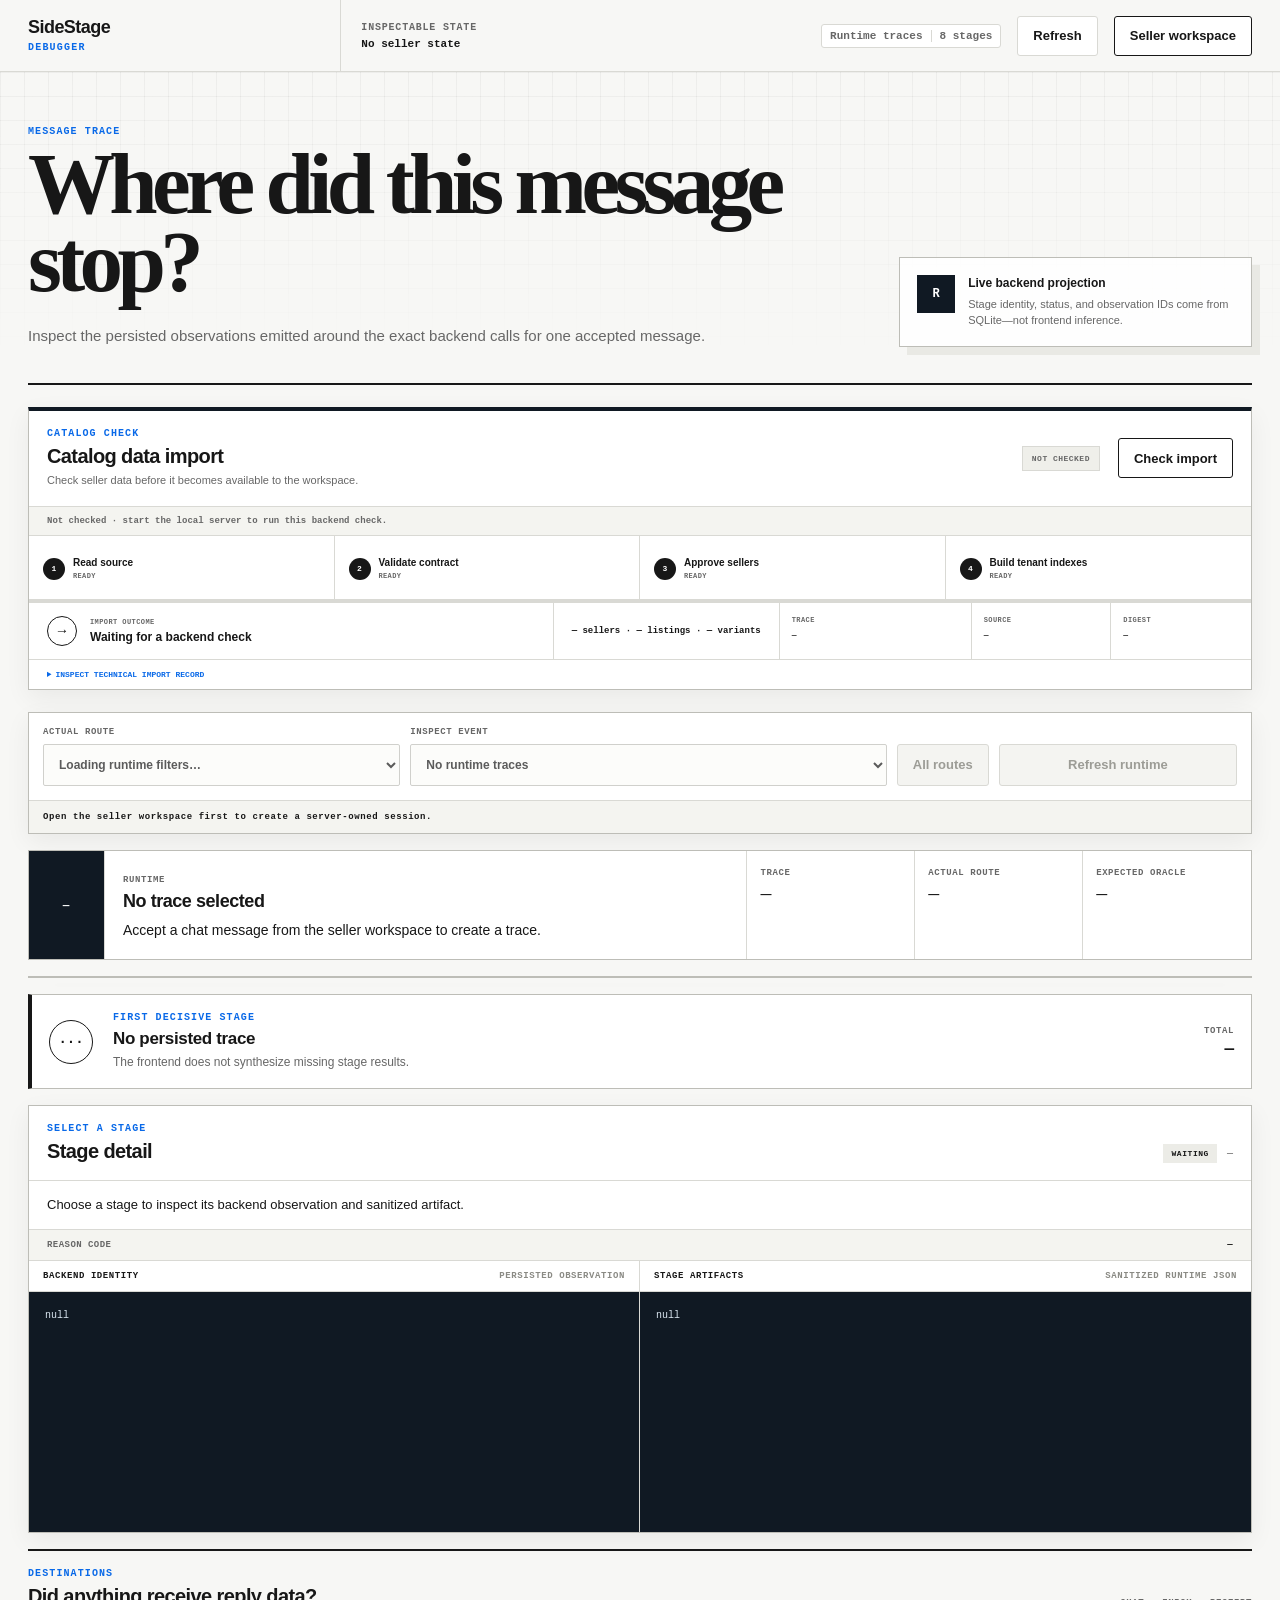
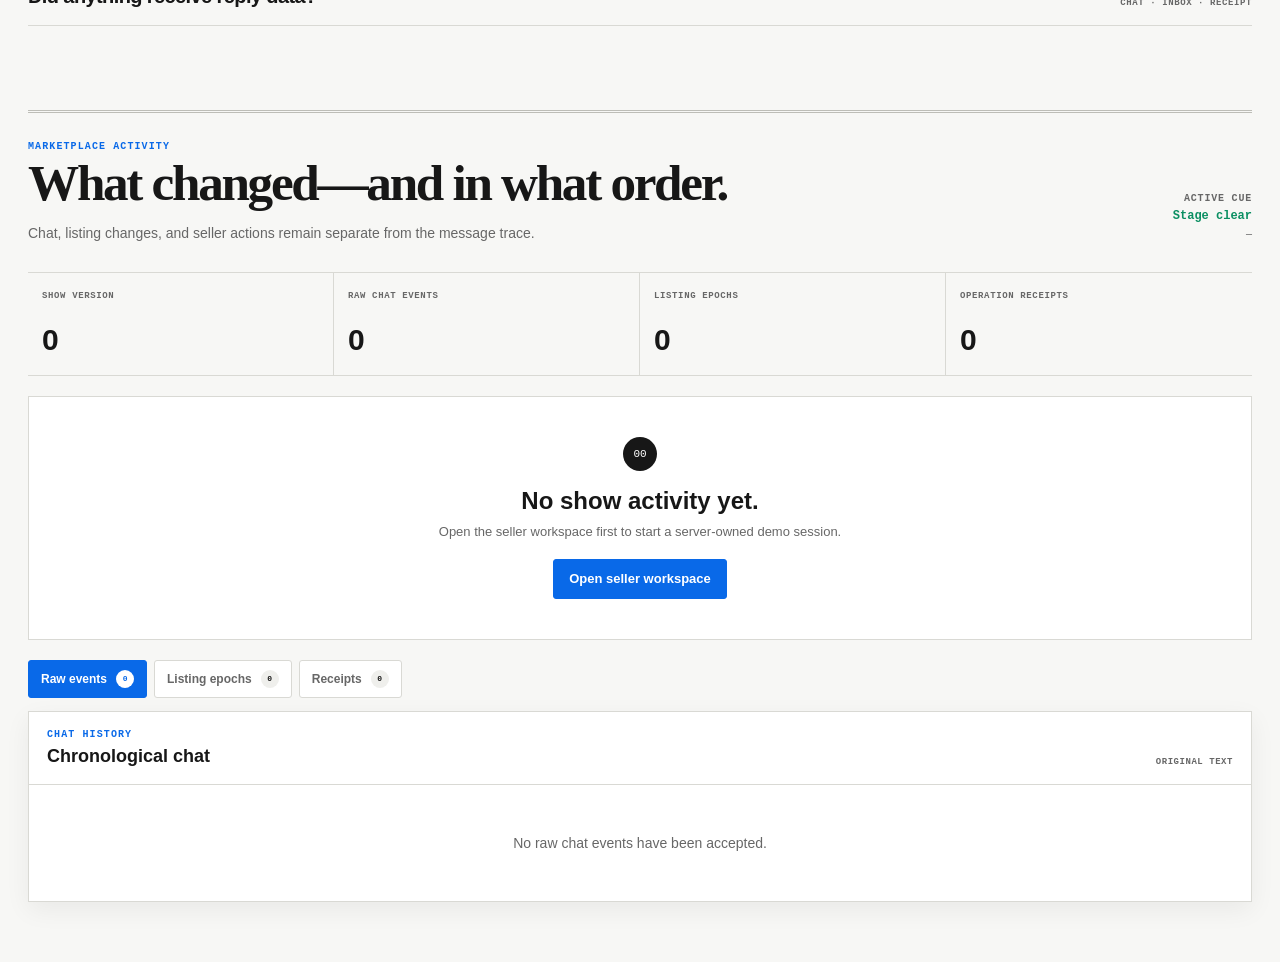
==== commit 7d6c3496: "Implement M3B reply workflows, guardrails, and seller controls" ====
--- a/src/sidestage/web/static/debug.html
+++ b/src/sidestage/web/static/debug.html
@@ -29,7 +29,7 @@
 
       <div class="header-statuses">
         <div class="status-chip status-chip--muted">
-          <span>Demo trace</span><span class="status-suffix">Agent offline</span>
+          <span>Runtime traces</span><span class="status-suffix">8 stages</span>
         </div>
         <button class="button button--quiet" id="refresh-ledger" type="button">Refresh</button>
         <a class="button button--paper" href="./index.html">Seller workspace</a>
@@ -42,14 +42,14 @@
           <p class="eyebrow">Message trace</p>
           <h1 id="trace-title">Where did this message stop?</h1>
           <p class="trace-lede">
-            Follow one customer message toward a reply. The trace stops where the current build stops.
+            Inspect the persisted observations emitted around the exact backend calls for one accepted message.
           </p>
         </div>
         <div class="trace-disclosure">
-          <span class="trace-disclosure-mark" aria-hidden="true">P</span>
-          <div>
-            <strong>Simulated flow · agent not connected</strong>
-            <small>No reply can move past the Agent stage in this build.</small>
+          <span class="trace-disclosure-mark" aria-hidden="true">R</span>
+          <div>
+            <strong>Live backend projection</strong>
+            <small>Stage identity, status, and observation IDs come from SQLite—not frontend inference.</small>
           </div>
         </div>
       </section>
@@ -96,9 +96,9 @@
       <section class="trace-console" aria-label="Trace scenario controls">
         <div class="trace-controls">
           <label>
-            <span>Scenario</span>
+            <span>Actual route</span>
             <select id="trace-scenario" disabled>
-              <option>Loading trace fixtures…</option>
+              <option value="all">Loading runtime filters…</option>
             </select>
           </label>
           <label>
@@ -107,13 +107,13 @@
               <option>Waiting for scenario</option>
             </select>
           </label>
-          <button class="button button--paper" id="reset-trace" type="button" disabled>Reset</button>
+          <button class="button button--paper" id="reset-trace" type="button" disabled>All routes</button>
           <button class="button button--signal trace-run" id="run-trace" type="button" disabled>
-            Run trace
+            Refresh runtime
           </button>
         </div>
         <div class="trace-control-status" id="trace-status" role="status" aria-live="polite">
-          Loading demo messages…
+          Loading persisted runtime traces…
         </div>
       </section>
 
@@ -121,13 +121,13 @@
         <div class="trace-event-index" id="trace-event-index">—</div>
         <div class="trace-event-question">
           <span id="trace-event-customer">Customer</span>
-          <h2 id="trace-event-title">Select a trace event</h2>
+          <h2 id="trace-event-title">Select a runtime trace</h2>
           <p id="trace-event-text">The raw buyer message will appear here.</p>
         </div>
         <dl class="trace-event-meta" id="trace-event-meta">
           <div><dt>Trace</dt><dd>—</dd></div>
-          <div><dt>Bound SKU</dt><dd>—</dd></div>
-          <div><dt>Expected</dt><dd>—</dd></div>
+          <div><dt>Actual route</dt><dd>—</dd></div>
+          <div><dt>Expected oracle</dt><dd>—</dd></div>
         </dl>
       </section>
 
@@ -137,7 +137,7 @@
         <span class="trace-diagnosis-icon" id="trace-diagnosis-icon" aria-hidden="true">···</span>
         <div>
           <p class="eyebrow">First decisive stage</p>
-          <h2 id="trace-diagnosis-title">Trace fixture loading</h2>
+          <h2 id="trace-diagnosis-title">Runtime trace loading</h2>
           <p id="trace-diagnosis-message">The diagnostic summary will identify where processing stopped.</p>
         </div>
         <div class="trace-diagnosis-time">
@@ -157,18 +157,18 @@
             <code id="trace-stage-duration">—</code>
           </div>
         </header>
-        <p class="trace-stage-summary" id="trace-stage-summary">Choose a stage to inspect the simulated input and output.</p>
+        <p class="trace-stage-summary" id="trace-stage-summary">Choose a stage to inspect its backend observation and sanitized artifact.</p>
         <div class="trace-stage-reason-row">
           <span>Reason code</span>
           <code id="trace-stage-reason">—</code>
         </div>
         <div class="trace-payload-grid">
           <article>
-            <header><span>Stage input</span><small>Demo JSON</small></header>
+            <header><span>Backend identity</span><small>Persisted observation</small></header>
             <pre id="trace-stage-input">null</pre>
           </article>
           <article>
-            <header><span>Stage output</span><small>Demo JSON</small></header>
+            <header><span>Stage artifacts</span><small>Sanitized runtime JSON</small></header>
             <pre id="trace-stage-output">null</pre>
           </article>
         </div>
--- a/src/sidestage/web/static/styles.css
+++ b/src/sidestage/web/static/styles.css
@@ -280,6 +280,16 @@
     background: var(--panel);
   }
 
+  button.status-chip {
+    cursor: pointer;
+  }
+
+  .r3-toggle.is-enabled {
+    border-color: var(--amber);
+    background: var(--amber-soft);
+    color: var(--amber);
+  }
+
   .status-dot,
   .live-pip {
     width: 8px;
@@ -902,6 +912,31 @@
     overflow-y: auto;
   }
 
+  .r3-warning {
+    display: flex;
+    align-items: center;
+    justify-content: space-between;
+    gap: 16px;
+    padding: 12px 18px;
+    border-bottom: 1px solid #e4c48e;
+    background: var(--amber-soft);
+    color: #6d4300;
+  }
+
+  .r3-warning[hidden] {
+    display: none;
+  }
+
+  .r3-warning strong {
+    font-size: 12px;
+  }
+
+  .r3-warning p {
+    margin-top: 3px;
+    font-size: 11px;
+    line-height: 1.4;
+  }
+
   .active-cue {
     min-height: 206px;
     padding: 18px;
@@ -1077,10 +1112,194 @@
     line-height: 1.45;
   }
 
+  .copilot-section,
   .operation-section,
   .catalog-section {
     padding: 16px 18px;
     border-bottom: 1px solid var(--border);
+  }
+
+  .copilot-assurance {
+    margin: -3px 0 13px;
+    color: var(--muted);
+    font-size: 12px;
+    line-height: 1.45;
+  }
+
+  .copilot-list {
+    display: grid;
+    gap: 8px;
+  }
+
+  .copilot-empty {
+    padding: 18px;
+    border: 1px dashed var(--border-strong);
+    background: #fbfbfa;
+  }
+
+  .copilot-empty strong {
+    font-size: 13px;
+  }
+
+  .copilot-empty p {
+    margin-top: 5px;
+    color: var(--muted);
+    font-size: 12px;
+    line-height: 1.45;
+  }
+
+  .copilot-card {
+    padding: 14px;
+    border: 1px solid var(--border);
+    border-left: 3px solid var(--border-strong);
+    background: var(--panel);
+  }
+
+  .copilot-card--awaiting_review {
+    border-left-color: var(--blue);
+  }
+
+  .copilot-card--needs_seller {
+    border-left-color: var(--amber);
+  }
+
+  .copilot-card--answered_by_seller,
+  .copilot-card--auto_answered {
+    border-left-color: var(--green);
+  }
+
+  .copilot-card-header,
+  .copilot-card-header > div,
+  .copilot-context,
+  .copilot-facts,
+  .copilot-actions {
+    display: flex;
+    align-items: center;
+  }
+
+  .copilot-card-header {
+    justify-content: space-between;
+    gap: 12px;
+  }
+
+  .copilot-card-header > div {
+    min-width: 0;
+    gap: 8px;
+  }
+
+  .copilot-card-header strong {
+    overflow: hidden;
+    font-size: 12px;
+    text-overflow: ellipsis;
+    white-space: nowrap;
+  }
+
+  .copilot-card-header time,
+  .copilot-state,
+  .copilot-badge,
+  .copilot-facts {
+    color: var(--muted);
+    font-family: var(--mono);
+    font-size: 9px;
+    font-weight: 650;
+  }
+
+  .copilot-state {
+    flex: none;
+    padding: 3px 6px;
+    border-radius: 2px;
+    background: var(--blue-soft);
+    color: var(--blue);
+    text-transform: uppercase;
+  }
+
+  .copilot-card--needs_seller .copilot-state {
+    background: var(--amber-soft);
+    color: var(--amber);
+  }
+
+  .copilot-card--answered_by_seller .copilot-state,
+  .copilot-card--auto_answered .copilot-state {
+    background: var(--green-soft);
+    color: var(--green);
+  }
+
+  .copilot-question {
+    margin-top: 9px;
+    font-size: 14px;
+    font-weight: 680;
+    line-height: 1.42;
+    overflow-wrap: anywhere;
+  }
+
+  .copilot-context {
+    flex-wrap: wrap;
+    justify-content: space-between;
+    gap: 8px;
+    margin-top: 9px;
+  }
+
+  .copilot-badge {
+    padding: 3px 6px;
+    border: 1px solid var(--border);
+    border-radius: 2px;
+    text-transform: uppercase;
+  }
+
+  .copilot-badge--previous {
+    border-color: #e4c48e;
+    background: var(--amber-soft);
+    color: var(--amber);
+  }
+
+  .copilot-facts {
+    gap: 10px;
+  }
+
+  .copilot-facts span + span {
+    padding-left: 10px;
+    border-left: 1px solid var(--border);
+  }
+
+  .copilot-reply-field {
+    display: grid;
+    gap: 6px;
+    margin-top: 12px;
+  }
+
+  .copilot-reply-field > span {
+    color: var(--muted);
+    font-family: var(--mono);
+    font-size: 9px;
+    font-weight: 700;
+    letter-spacing: 0.06em;
+    text-transform: uppercase;
+  }
+
+  .copilot-reply-field textarea {
+    width: 100%;
+    min-height: 72px;
+    resize: vertical;
+    padding: 10px;
+    border: 1px solid var(--border);
+    border-radius: 3px;
+    background: #fbfbfa;
+    color: var(--ink);
+    font: 13px/1.45 var(--sans);
+  }
+
+  .copilot-resolution {
+    margin-top: 11px;
+    padding: 8px 10px;
+    background: #f4f4f1;
+    color: var(--muted);
+    font-size: 11px;
+  }
+
+  .copilot-actions {
+    flex-wrap: wrap;
+    gap: 8px;
+    margin-top: 10px;
   }
 
   .operation-dock {
--- a/src/sidestage/web/static/trace.css
+++ b/src/sidestage/web/static/trace.css
@@ -465,7 +465,7 @@
 
 .trace-stage-rail {
   display: grid;
-  grid-template-columns: repeat(7, minmax(120px, 1fr));
+  grid-template-columns: repeat(8, minmax(120px, 1fr));
   gap: 0;
   margin-top: 16px;
   overflow-x: auto;
@@ -543,8 +543,10 @@
   text-transform: uppercase;
 }
 
-.trace-stage.is-passed::after { background: var(--green); }
-.trace-stage.is-passed .trace-stage-number { background: var(--green); }
+.trace-stage.is-passed::after,
+.trace-stage.is-completed::after { background: var(--green); }
+.trace-stage.is-passed .trace-stage-number,
+.trace-stage.is-completed .trace-stage-number { background: var(--green); }
 .trace-stage.is-simulated::after { background: var(--blue); }
 .trace-stage.is-simulated .trace-stage-number { background: var(--blue); }
 .trace-stage.is-blocked::after,
@@ -658,7 +660,8 @@
   letter-spacing: 0.07em;
 }
 
-.trace-stage-facts span.is-passed { background: var(--green-soft); color: var(--green); }
+.trace-stage-facts span.is-passed,
+.trace-stage-facts span.is-completed { background: var(--green-soft); color: var(--green); }
 .trace-stage-facts span.is-simulated { background: var(--blue-soft); color: var(--blue); }
 .trace-stage-facts span.is-blocked,
 .trace-stage-facts span.is-failed { background: var(--red-soft); color: var(--red); }
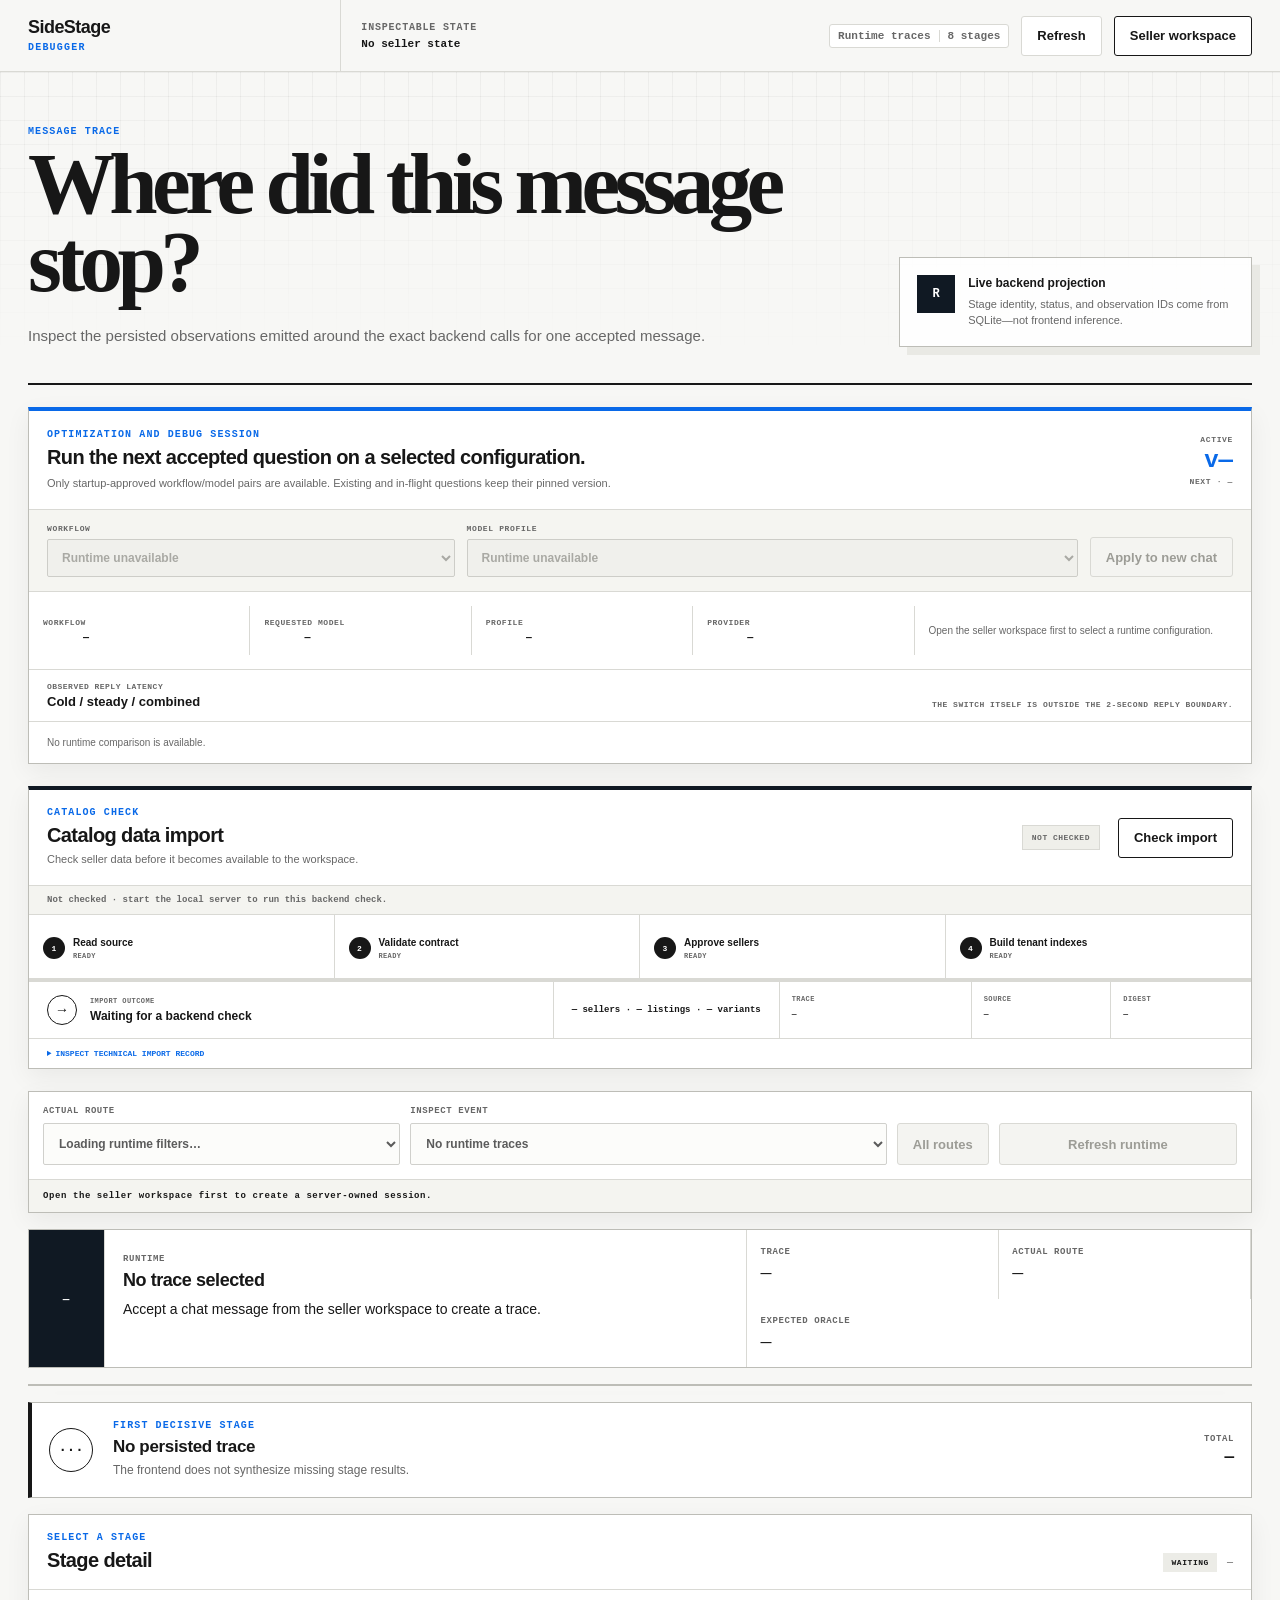
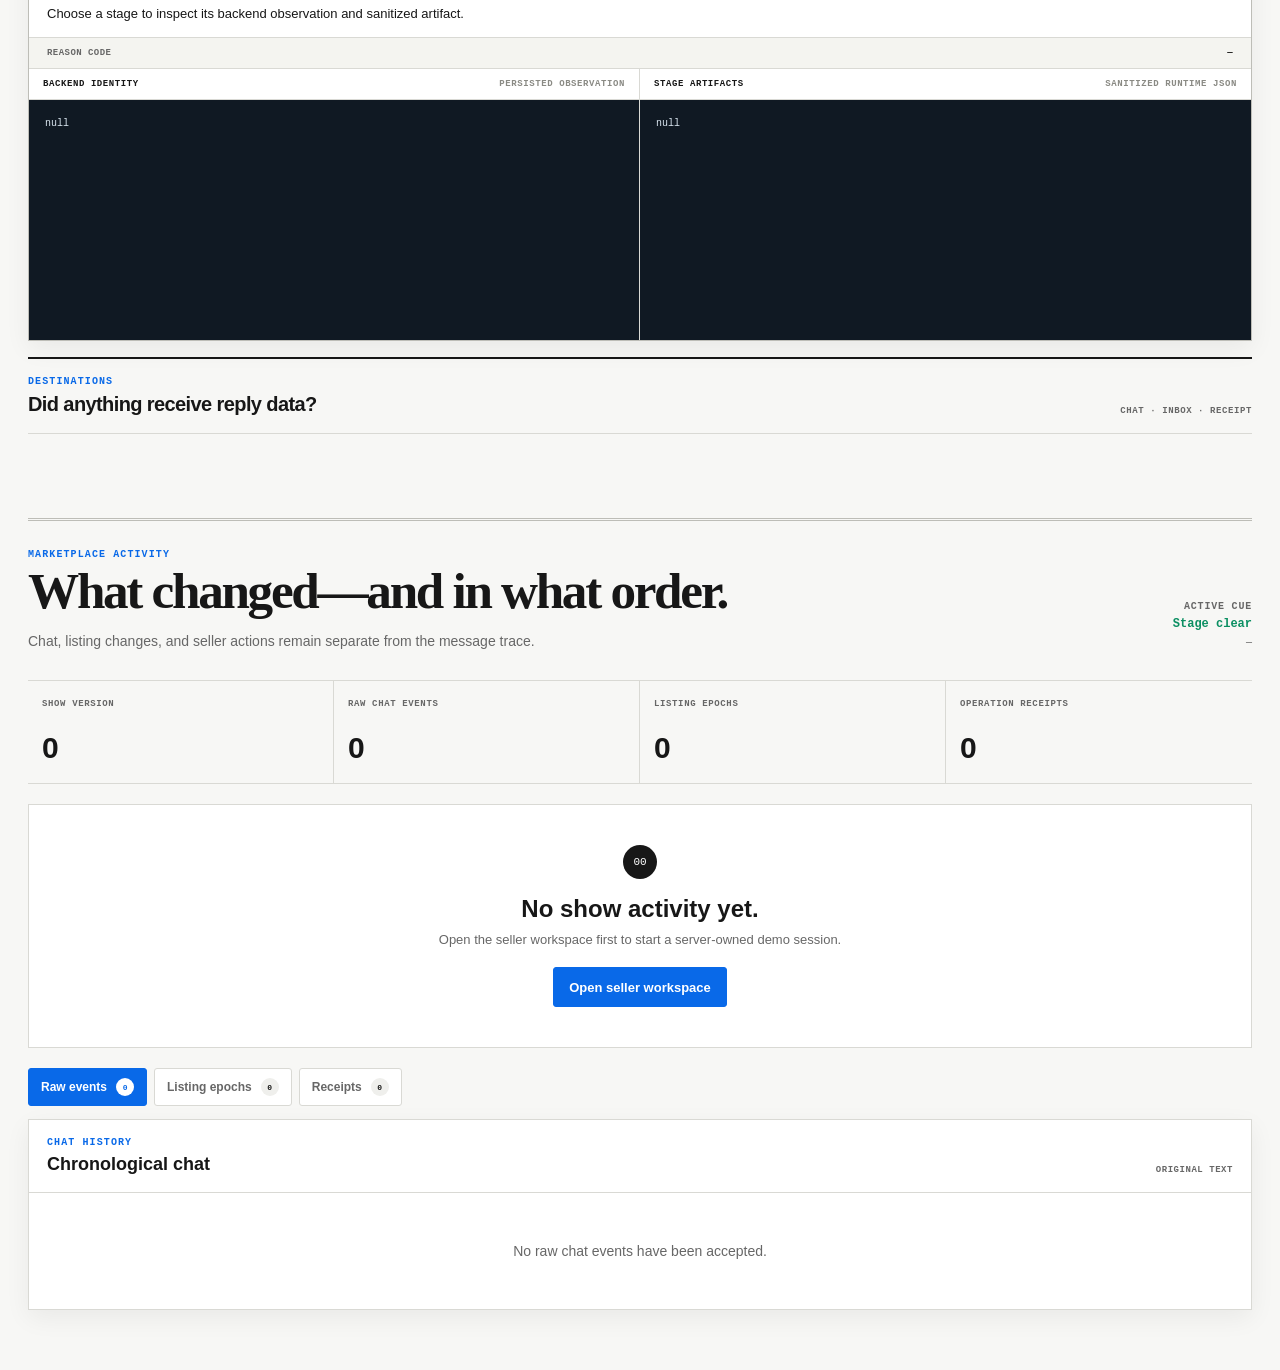
==== commit 39885e4f: "Finish M3B.5 runtime switching, UI safeguards, and evaluation harness" ====
--- a/src/sidestage/web/static/debug.html
+++ b/src/sidestage/web/static/debug.html
@@ -54,6 +54,57 @@
         </div>
       </section>
 
+      <section class="runtime-session" aria-labelledby="runtime-session-title">
+        <header class="runtime-session-header">
+          <div>
+            <p class="eyebrow">Optimization and debug session</p>
+            <h2 id="runtime-session-title">Run the next accepted question on a selected configuration.</h2>
+            <p>Only startup-approved workflow/model pairs are available. Existing and in-flight questions keep their pinned version.</p>
+          </div>
+          <div class="runtime-active-mark">
+            <span>Active</span>
+            <strong id="runtime-active-version">v—</strong>
+            <small id="runtime-next-phase">Next · —</small>
+          </div>
+        </header>
+
+        <form class="runtime-controls" id="runtime-form">
+          <label>
+            <span>Workflow</span>
+            <select id="runtime-workflow" disabled>
+              <option>Loading workflows…</option>
+            </select>
+          </label>
+          <label>
+            <span>Model profile</span>
+            <select id="runtime-model" disabled>
+              <option>Loading model profiles…</option>
+            </select>
+          </label>
+          <button class="button button--signal" id="runtime-apply" type="submit" disabled>Apply to new chat</button>
+        </form>
+
+        <div class="runtime-selection-summary">
+          <dl>
+            <div><dt>Workflow</dt><dd id="runtime-active-workflow">—</dd></div>
+            <div><dt>Requested model</dt><dd id="runtime-active-model">—</dd></div>
+            <div><dt>Profile</dt><dd id="runtime-active-profile">—</dd></div>
+            <div><dt>Provider</dt><dd id="runtime-active-provider">—</dd></div>
+          </dl>
+          <p id="runtime-status" role="status" aria-live="polite">Loading the server-owned runtime catalog…</p>
+        </div>
+
+        <div class="runtime-metrics">
+          <div class="runtime-metrics-heading">
+            <div><span>Observed reply latency</span><strong>Cold / steady / combined</strong></div>
+            <small>The switch itself is outside the 2-second reply boundary.</small>
+          </div>
+          <div class="runtime-metrics-table" id="runtime-metrics-table">
+            <p>No model-backed samples yet.</p>
+          </div>
+        </div>
+      </section>
+
       <section class="import-trace" id="import-trace-panel" aria-labelledby="import-trace-title">
         <header class="import-trace-header">
           <div>
--- a/src/sidestage/web/static/styles.css
+++ b/src/sidestage/web/static/styles.css
@@ -254,7 +254,7 @@
     display: flex;
     align-items: center;
     justify-content: flex-end;
-    gap: 16px;
+    gap: 12px;
     padding: 12px 28px;
   }
 
@@ -278,6 +278,25 @@
     border: 1px solid var(--border);
     border-radius: 3px;
     background: var(--panel);
+  }
+
+  .runtime-badge {
+    max-width: 255px;
+    padding: 5px 8px;
+    overflow: hidden;
+    border: 1px solid #bfd2f2;
+    border-radius: 3px;
+    background: var(--blue-soft);
+    color: var(--blue);
+  }
+
+  .runtime-badge > span {
+    overflow: hidden;
+    text-overflow: ellipsis;
+  }
+
+  .runtime-badge .status-suffix {
+    max-width: 165px;
   }
 
   button.status-chip {
@@ -1868,6 +1887,10 @@
       display: none;
     }
 
+    .runtime-badge {
+      max-width: 205px;
+    }
+
     .workspace {
       grid-template-columns: minmax(340px, 0.78fr) minmax(560px, 1.22fr);
       padding-inline: 18px;
--- a/src/sidestage/web/static/trace.css
+++ b/src/sidestage/web/static/trace.css
@@ -75,6 +75,216 @@
 .trace-disclosure strong,
 .trace-disclosure small {
   display: block;
+}
+
+.runtime-session {
+  margin-top: 22px;
+  border: 1px solid var(--border-strong);
+  border-top: 4px solid var(--blue);
+  background: var(--panel);
+  box-shadow: var(--shadow);
+}
+
+.runtime-session-header {
+  display: grid;
+  grid-template-columns: minmax(0, 1fr) auto;
+  gap: 28px;
+  align-items: center;
+  padding: 18px;
+  border-bottom: 1px solid var(--border);
+}
+
+.runtime-session-header h2 {
+  max-width: 780px;
+  margin-top: 4px;
+  font-size: 20px;
+  letter-spacing: -0.03em;
+}
+
+.runtime-session-header p:not(.eyebrow) {
+  max-width: 760px;
+  margin-top: 6px;
+  color: var(--muted);
+  font-size: 11px;
+  line-height: 1.5;
+}
+
+.runtime-active-mark {
+  display: grid;
+  min-width: 110px;
+  justify-items: end;
+  font-family: var(--mono);
+}
+
+.runtime-active-mark span,
+.runtime-active-mark small {
+  color: var(--muted);
+  font-size: 8px;
+  font-weight: 800;
+  letter-spacing: 0.08em;
+  text-transform: uppercase;
+}
+
+.runtime-active-mark strong {
+  margin-block: 3px;
+  color: var(--blue);
+  font-size: 24px;
+}
+
+.runtime-controls {
+  display: grid;
+  grid-template-columns: minmax(220px, 0.8fr) minmax(280px, 1.2fr) auto;
+  gap: 12px;
+  align-items: end;
+  padding: 14px 18px;
+  background: #f5f5f1;
+}
+
+.runtime-controls label {
+  display: grid;
+  gap: 6px;
+}
+
+.runtime-controls label > span {
+  color: var(--muted);
+  font-family: var(--mono);
+  font-size: 8px;
+  font-weight: 800;
+  letter-spacing: 0.08em;
+  text-transform: uppercase;
+}
+
+.runtime-controls select {
+  min-height: 38px;
+  padding: 0 10px;
+  border: 1px solid var(--border-strong);
+  border-radius: 2px;
+  background: white;
+  color: var(--ink);
+  font-size: 12px;
+  font-weight: 700;
+}
+
+.runtime-controls select:disabled {
+  color: var(--faint);
+  background: #efefeb;
+}
+
+.runtime-selection-summary {
+  display: grid;
+  grid-template-columns: minmax(0, 1fr) minmax(240px, 0.38fr);
+  border-top: 1px solid var(--border);
+}
+
+.runtime-selection-summary dl {
+  display: grid;
+  grid-template-columns: repeat(4, minmax(0, 1fr));
+}
+
+.runtime-selection-summary dl > div {
+  min-width: 0;
+  padding: 12px 14px;
+  border-right: 1px solid var(--border);
+}
+
+.runtime-selection-summary dt,
+.runtime-selection-summary dd {
+  overflow: hidden;
+  text-overflow: ellipsis;
+  white-space: nowrap;
+}
+
+.runtime-selection-summary dt {
+  color: var(--muted);
+  font-family: var(--mono);
+  font-size: 8px;
+  font-weight: 800;
+  letter-spacing: 0.07em;
+  text-transform: uppercase;
+}
+
+.runtime-selection-summary dd {
+  margin-top: 5px;
+  font-family: var(--mono);
+  font-size: 10px;
+  font-weight: 700;
+}
+
+.runtime-selection-summary > p {
+  display: grid;
+  align-content: center;
+  padding: 12px 14px;
+  color: var(--muted);
+  font-size: 10px;
+  line-height: 1.45;
+}
+
+.runtime-metrics {
+  border-top: 1px solid var(--border);
+}
+
+.runtime-metrics-heading {
+  display: flex;
+  align-items: end;
+  justify-content: space-between;
+  gap: 20px;
+  padding: 12px 18px;
+}
+
+.runtime-metrics-heading span,
+.runtime-metrics-heading strong {
+  display: block;
+}
+
+.runtime-metrics-heading span,
+.runtime-metrics-heading small {
+  color: var(--muted);
+  font-family: var(--mono);
+  font-size: 8px;
+  font-weight: 800;
+  letter-spacing: 0.06em;
+  text-transform: uppercase;
+}
+
+.runtime-metrics-heading strong {
+  margin-top: 3px;
+  font-size: 13px;
+}
+
+.runtime-metrics-table {
+  overflow-x: auto;
+  border-top: 1px solid var(--border);
+}
+
+.runtime-metrics-table table {
+  width: 100%;
+  min-width: 760px;
+  border-collapse: collapse;
+  font-family: var(--mono);
+  font-size: 9px;
+}
+
+.runtime-metrics-table th,
+.runtime-metrics-table td {
+  padding: 10px 12px;
+  border-right: 1px solid var(--border);
+  border-bottom: 1px solid var(--border);
+  text-align: left;
+  white-space: nowrap;
+}
+
+.runtime-metrics-table th {
+  background: #f5f5f1;
+  color: var(--muted);
+  font-size: 8px;
+  letter-spacing: 0.05em;
+  text-transform: uppercase;
+}
+
+.runtime-metrics-table p {
+  padding: 15px 18px;
+  color: var(--muted);
+  font-size: 10px;
 }
 
 .trace-disclosure strong {
@@ -435,7 +645,7 @@
 
 .trace-event-meta {
   display: grid;
-  grid-template-columns: repeat(3, 1fr);
+  grid-template-columns: repeat(2, minmax(0, 1fr));
   margin: 0;
   border-left: 1px solid var(--border);
 }
@@ -887,6 +1097,40 @@
     box-shadow: 5px 5px 0 #e9e9e4;
   }
 
+  .runtime-session-header,
+  .runtime-selection-summary {
+    grid-template-columns: 1fr;
+  }
+
+  .runtime-active-mark {
+    justify-items: start;
+  }
+
+  .runtime-controls {
+    grid-template-columns: 1fr;
+  }
+
+  .runtime-controls .button {
+    width: 100%;
+  }
+
+  .runtime-selection-summary dl {
+    grid-template-columns: repeat(2, minmax(0, 1fr));
+  }
+
+  .runtime-selection-summary dl > div:nth-child(2) {
+    border-right: 0;
+  }
+
+  .runtime-selection-summary > p {
+    border-top: 1px solid var(--border);
+  }
+
+  .runtime-metrics-heading {
+    align-items: flex-start;
+    flex-direction: column;
+  }
+
   .import-trace-header {
     grid-template-columns: 1fr;
   }
